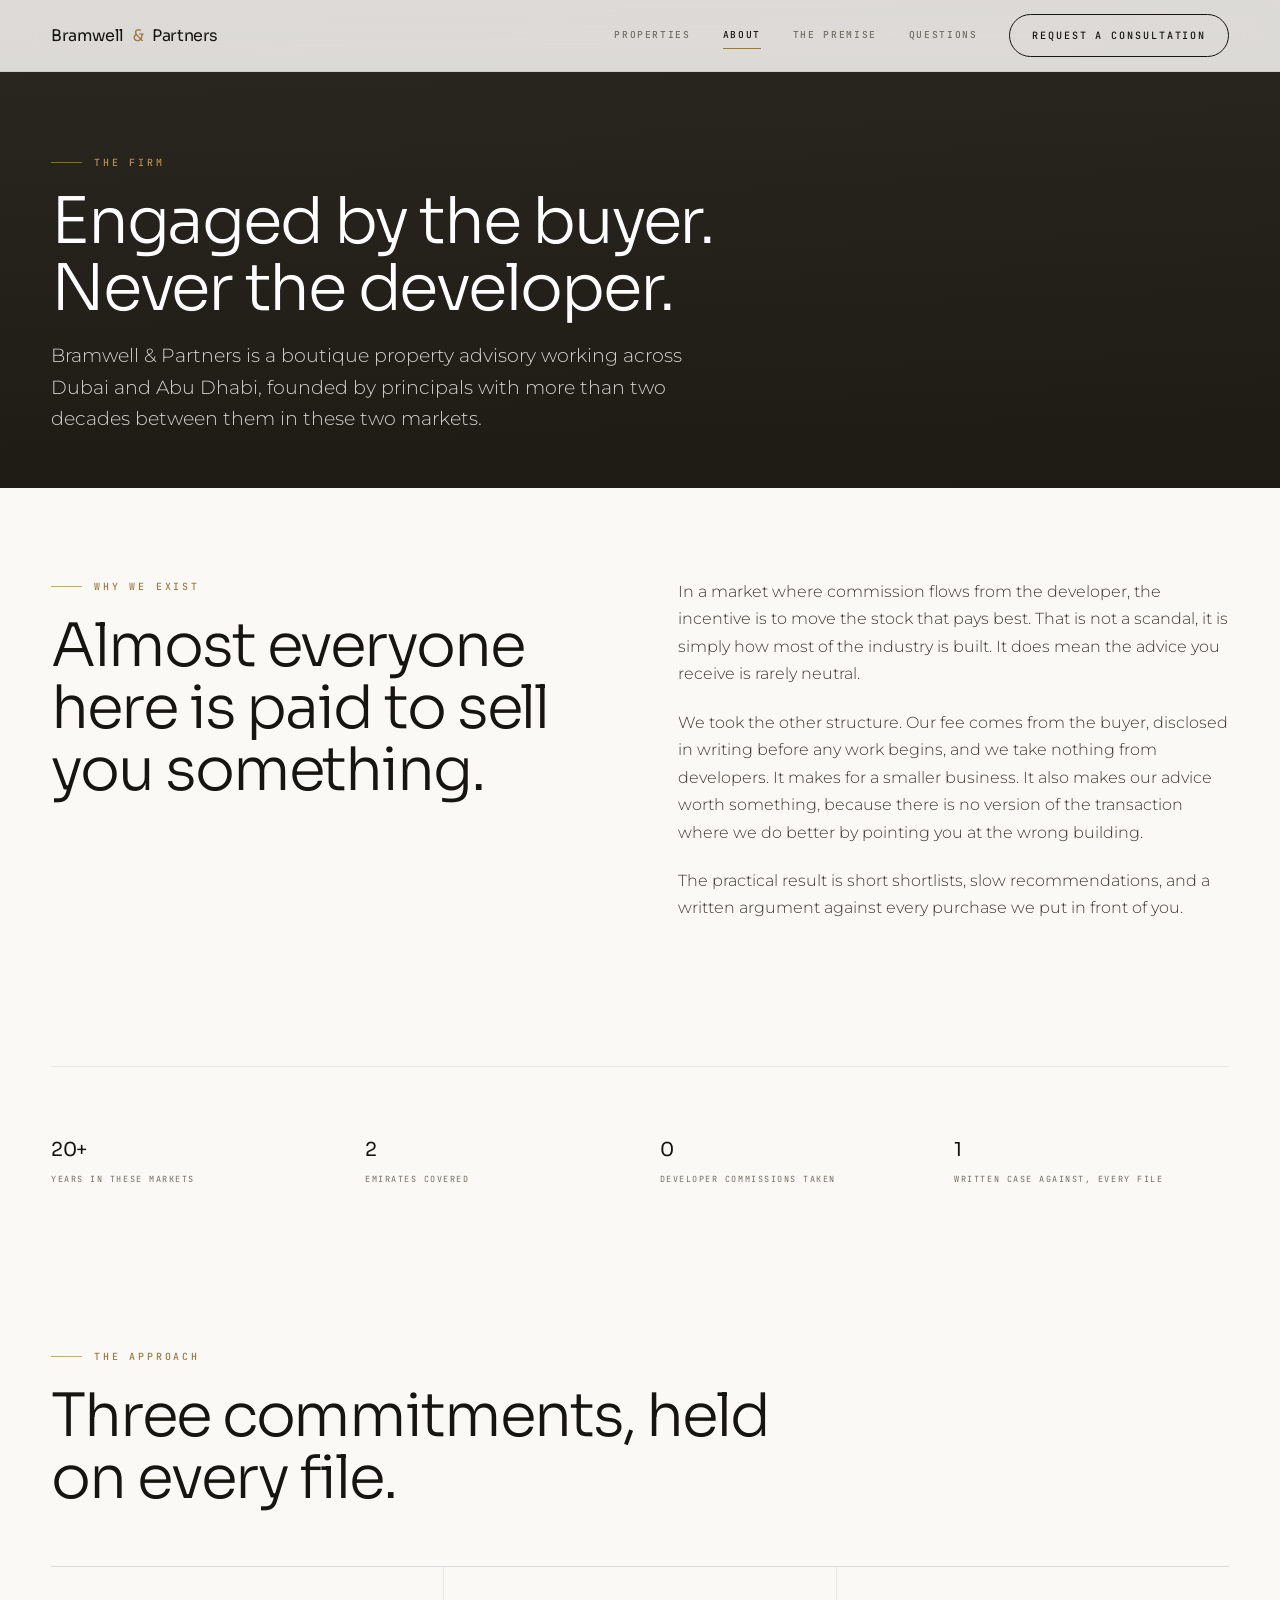
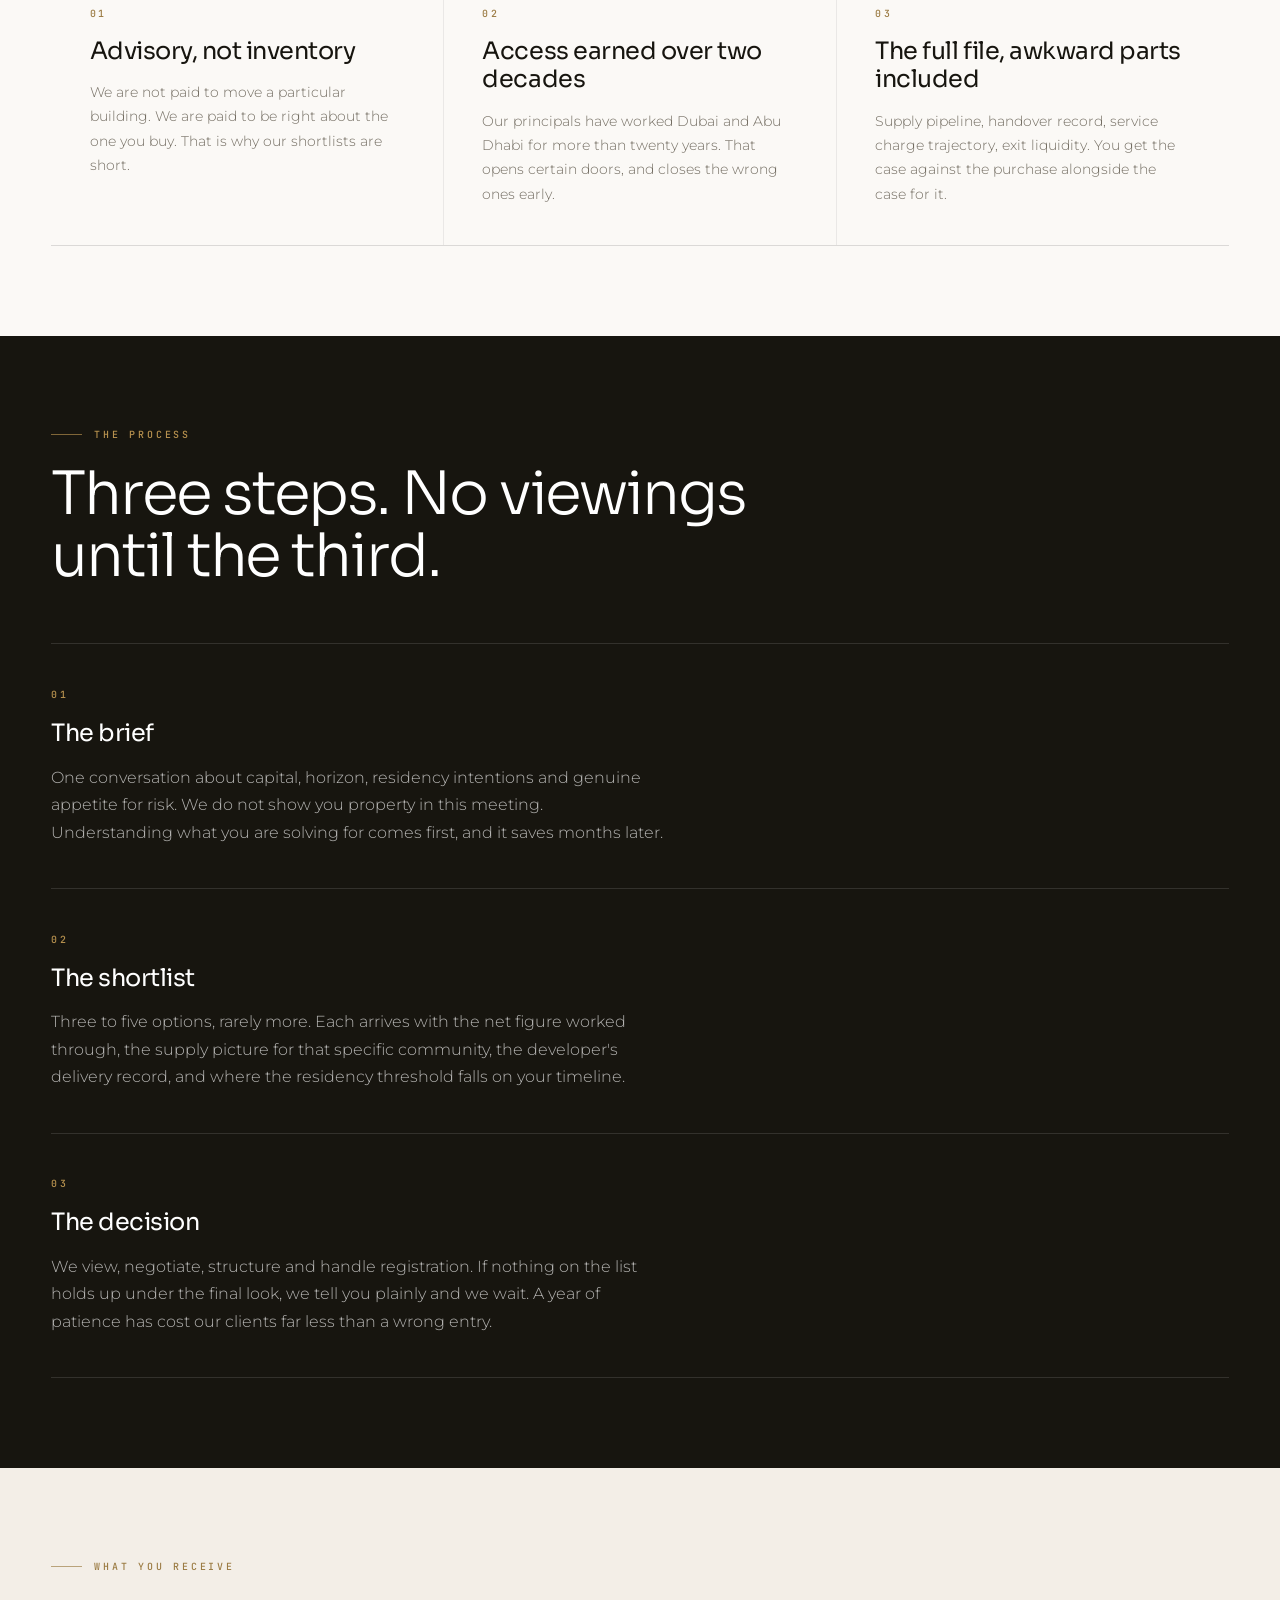
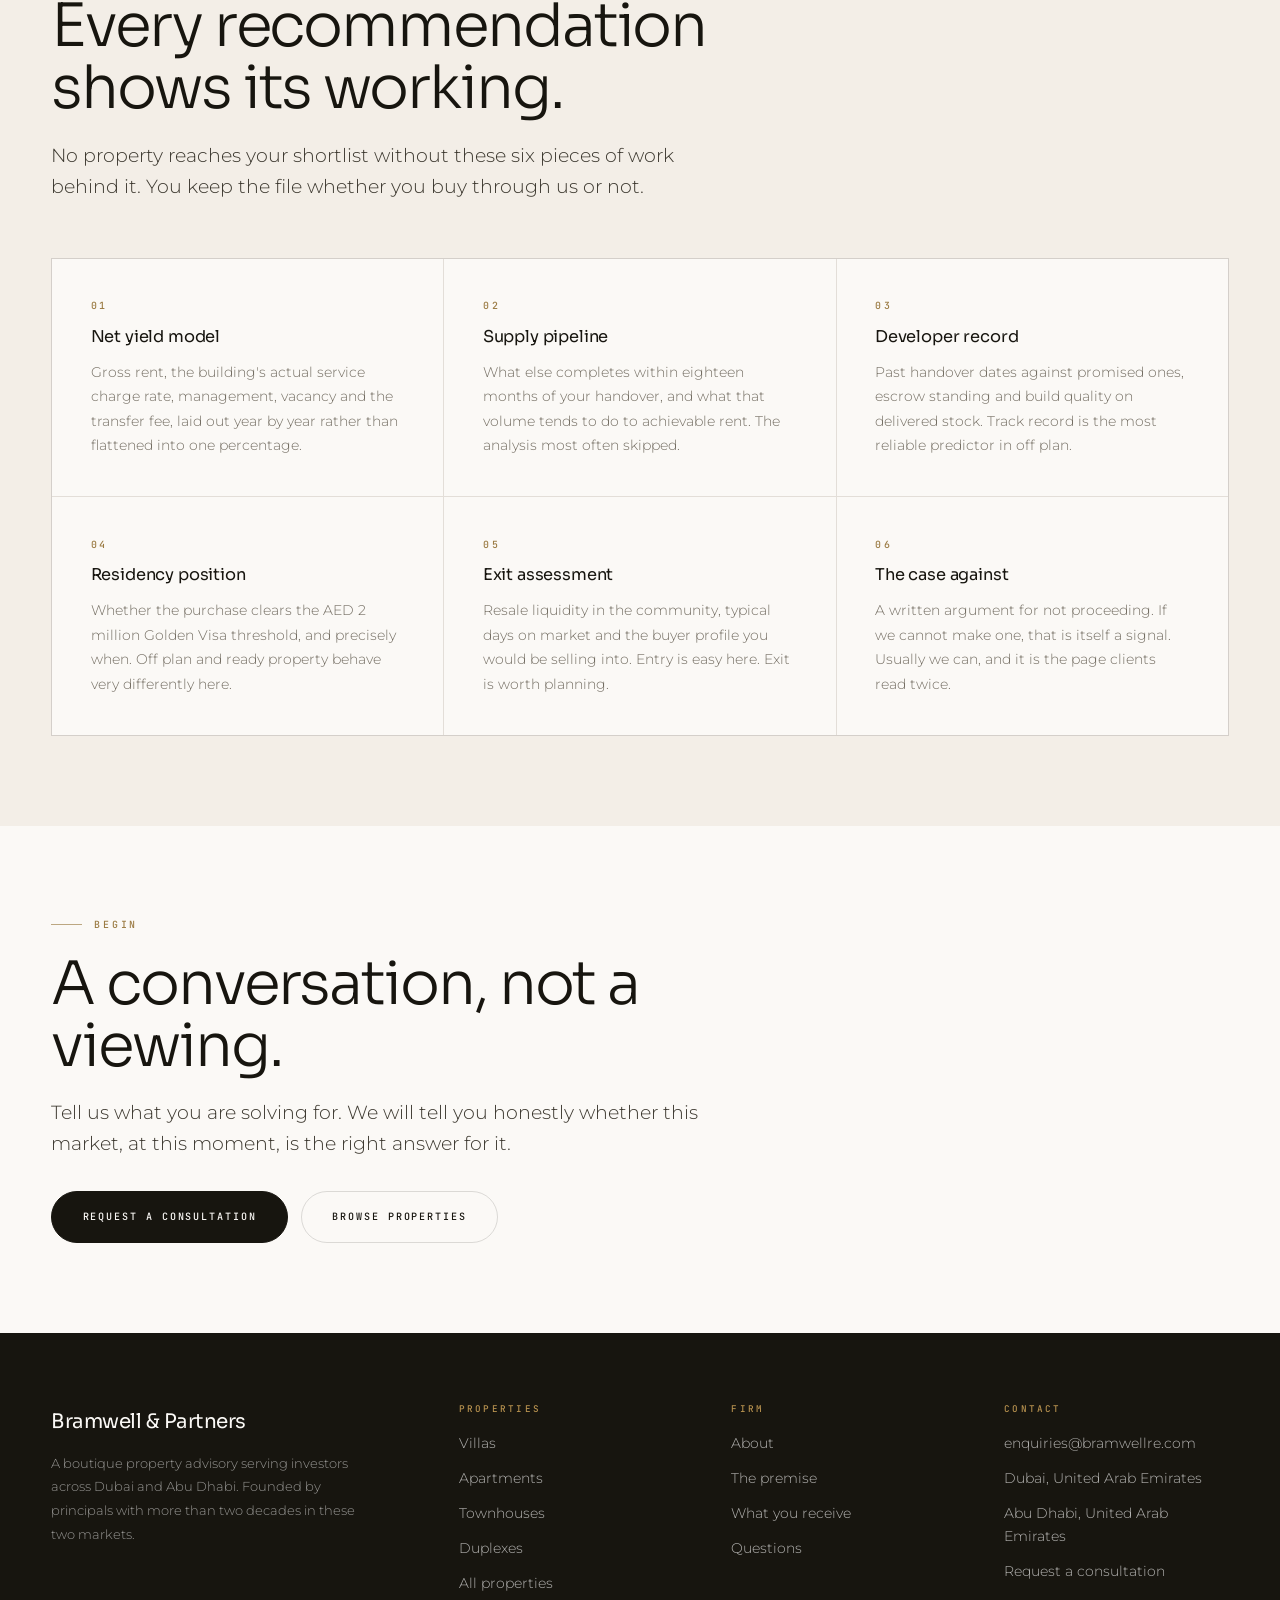
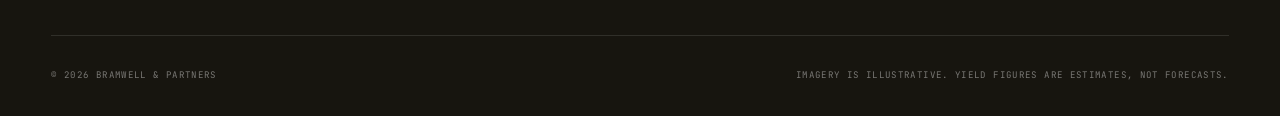
==== about.html @ b33c8f57 "Rebuild as a multi page site with real property listings Replaces the single dark page with a five p" ====
<!doctype html>
<html lang="en">
<head>
<meta charset="utf-8">
<meta name="viewport" content="width=device-width, initial-scale=1, viewport-fit=cover">
<title>About | Bramwell &amp; Partners, Property Advisory</title>
<meta name="description" content="A boutique property advisory in Dubai and Abu Dhabi. Engaged by the buyer, never the developer, with the full file behind every recommendation.">
<meta name="theme-color" content="#FBF9F6">
<meta property="og:type" content="website">
<meta property="og:title" content="About | Bramwell &amp; Partners">
<meta property="og:description" content="Engaged by the buyer, never the developer.">
<meta property="og:url" content="https://bramwellre.com/about.html">
<meta name="twitter:card" content="summary_large_image">
<link rel="preload" href="assets/fonts/sora-latin.woff2" as="font" type="font/woff2" crossorigin>
<link rel="preload" href="assets/fonts/montserrat-latin.woff2" as="font" type="font/woff2" crossorigin>
<link rel="stylesheet" href="assets/fonts.css">
<link rel="stylesheet" href="assets/site.css">
<link rel="preconnect" href="https://d8j0ntlcm91z4.cloudfront.net" crossorigin>
</head>
<body>

<header class="nav solid" id="nav">
  <a class="brand" href="index.html">Bramwell <i>&amp;</i> Partners</a>
  <nav class="nav-links" id="navLinks">
    <a href="properties.html">Properties</a>
    <a href="about.html">About</a>
    <a href="index.html#premise">The Premise</a>
    <a href="index.html#questions">Questions</a>
    <a class="btn" href="contact.html">Request a consultation</a>
  </nav>
  <button class="menu-btn" id="menuBtn" aria-label="Menu" aria-expanded="false" aria-controls="navLinks">
    <span></span><span></span><span></span>
  </button>
</header>

<section class="phead">
  <div class="ph" aria-hidden="true"><img id="pheadImg" alt="" decoding="async" src=""></div>
  <div class="wrap">
    <p class="mono eyebrow">The firm</p>
    <h1>Engaged by the buyer. Never the developer.</h1>
    <p class="lede">Bramwell &amp; Partners is a boutique property advisory working across Dubai and Abu Dhabi, founded by principals with more than two decades between them in these two markets.</p>
  </div>
</section>

<!-- ============================== STORY ============================== -->
<section class="pad">
  <div class="wrap split">
    <div>
      <div class="head">
        <p class="mono eyebrow rv">Why we exist</p>
        <h2 class="rv d1">Almost everyone here is paid to sell you something.</h2>
      </div>
    </div>
    <div class="rv d2" style="display:grid;gap:1.3rem;max-width:56ch">
      <p style="color:var(--ink-2)">In a market where commission flows from the developer, the incentive is to move the stock that pays best. That is not a scandal, it is simply how most of the industry is built. It does mean the advice you receive is rarely neutral.</p>
      <p style="color:var(--ink-2)">We took the other structure. Our fee comes from the buyer, disclosed in writing before any work begins, and we take nothing from developers. It makes for a smaller business. It also makes our advice worth something, because there is no version of the transaction where we do better by pointing you at the wrong building.</p>
      <p style="color:var(--ink-2)">The practical result is short shortlists, slow recommendations, and a written argument against every purchase we put in front of you.</p>
    </div>
  </div>
</section>

<!-- ============================== NUMBERS ============================== -->
<section class="pad-s">
  <div class="wrap">
    <hr class="rule">
    <div class="specs" style="border:0;margin-top:clamp(2rem,4vw,3rem);background:transparent">
      <div class="rv" style="padding-left:0"><b>20+</b><small>Years in these markets</small></div>
      <div class="rv d1"><b>2</b><small>Emirates covered</small></div>
      <div class="rv d2"><b>0</b><small>Developer commissions taken</small></div>
      <div class="rv d3"><b>1</b><small>Written case against, every file</small></div>
    </div>
  </div>
</section>

<!-- ============================== APPROACH ============================== -->
<section class="pad">
  <div class="wrap">
    <div class="head">
      <p class="mono eyebrow rv">The approach</p>
      <h2 class="rv d1">Three commitments, held on every file.</h2>
    </div>
    <div class="cards3">
      <article class="cell rv d1">
        <span class="mono">01</span>
        <h3>Advisory, not inventory</h3>
        <p>We are not paid to move a particular building. We are paid to be right about the one you buy. That is why our shortlists are short.</p>
      </article>
      <article class="cell rv d2">
        <span class="mono">02</span>
        <h3>Access earned over two decades</h3>
        <p>Our principals have worked Dubai and Abu Dhabi for more than twenty years. That opens certain doors, and closes the wrong ones early.</p>
      </article>
      <article class="cell rv d3">
        <span class="mono">03</span>
        <h3>The full file, awkward parts included</h3>
        <p>Supply pipeline, handover record, service charge trajectory, exit liquidity. You get the case against the purchase alongside the case for it.</p>
      </article>
    </div>
  </div>
</section>

<!-- ============================== PROCESS ============================== -->
<section class="dark pad">
  <div class="wrap">
    <div class="head">
      <p class="mono eyebrow rv">The process</p>
      <h2 class="rv d1">Three steps. No viewings until the third.</h2>
    </div>
    <div style="margin-top:clamp(2.2rem,5vw,3.5rem)">
      <article class="rv" style="display:grid;gap:1rem 3rem;padding-block:clamp(1.8rem,4vw,2.6rem);border-top:1px solid rgba(255,255,255,.12);grid-template-columns:1fr">
        <span class="mono" style="color:var(--brass-hi)">01</span>
        <h3 style="color:#fff">The brief</h3>
        <p style="color:rgba(255,255,255,.68);max-width:56ch">One conversation about capital, horizon, residency intentions and genuine appetite for risk. We do not show you property in this meeting. Understanding what you are solving for comes first, and it saves months later.</p>
      </article>
      <article class="rv d1" style="display:grid;gap:1rem 3rem;padding-block:clamp(1.8rem,4vw,2.6rem);border-top:1px solid rgba(255,255,255,.12);grid-template-columns:1fr">
        <span class="mono" style="color:var(--brass-hi)">02</span>
        <h3 style="color:#fff">The shortlist</h3>
        <p style="color:rgba(255,255,255,.68);max-width:56ch">Three to five options, rarely more. Each arrives with the net figure worked through, the supply picture for that specific community, the developer's delivery record, and where the residency threshold falls on your timeline.</p>
      </article>
      <article class="rv d2" style="display:grid;gap:1rem 3rem;padding-block:clamp(1.8rem,4vw,2.6rem);border-block:1px solid rgba(255,255,255,.12);grid-template-columns:1fr">
        <span class="mono" style="color:var(--brass-hi)">03</span>
        <h3 style="color:#fff">The decision</h3>
        <p style="color:rgba(255,255,255,.68);max-width:56ch">We view, negotiate, structure and handle registration. If nothing on the list holds up under the final look, we tell you plainly and we wait. A year of patience has cost our clients far less than a wrong entry.</p>
      </article>
    </div>
  </div>
</section>

<!-- ============================== THE FILE ============================== -->
<section class="pad" style="background:var(--paper-2)">
  <div class="wrap">
    <div class="head">
      <p class="mono eyebrow rv">What you receive</p>
      <h2 class="rv d1">Every recommendation shows its working.</h2>
      <p class="lede rv d2">No property reaches your shortlist without these six pieces of work behind it. You keep the file whether you buy through us or not.</p>
    </div>
    <div class="cards3 six">
      <article class="cell rv"><span class="mono">01</span><h4>Net yield model</h4><p>Gross rent, the building's actual service charge rate, management, vacancy and the transfer fee, laid out year by year rather than flattened into one percentage.</p></article>
      <article class="cell rv d1"><span class="mono">02</span><h4>Supply pipeline</h4><p>What else completes within eighteen months of your handover, and what that volume tends to do to achievable rent. The analysis most often skipped.</p></article>
      <article class="cell rv d2"><span class="mono">03</span><h4>Developer record</h4><p>Past handover dates against promised ones, escrow standing and build quality on delivered stock. Track record is the most reliable predictor in off plan.</p></article>
      <article class="cell rv d3"><span class="mono">04</span><h4>Residency position</h4><p>Whether the purchase clears the AED 2 million Golden Visa threshold, and precisely when. Off plan and ready property behave very differently here.</p></article>
      <article class="cell rv d4"><span class="mono">05</span><h4>Exit assessment</h4><p>Resale liquidity in the community, typical days on market and the buyer profile you would be selling into. Entry is easy here. Exit is worth planning.</p></article>
      <article class="cell rv d5"><span class="mono">06</span><h4>The case against</h4><p>A written argument for not proceeding. If we cannot make one, that is itself a signal. Usually we can, and it is the page clients read twice.</p></article>
    </div>
  </div>
</section>

<!-- ============================== CTA ============================== -->
<section class="pad">
  <div class="wrap" style="display:grid;gap:2rem;justify-items:start">
    <div class="head">
      <p class="mono eyebrow rv">Begin</p>
      <h2 class="rv d1">A conversation, not a viewing.</h2>
      <p class="lede rv d2">Tell us what you are solving for. We will tell you honestly whether this market, at this moment, is the right answer for it.</p>
    </div>
    <div class="rv d3" style="display:flex;flex-wrap:wrap;gap:.8rem">
      <a class="btn btn-solid" href="contact.html">Request a consultation</a>
      <a class="btn btn-ghost" href="properties.html">Browse properties</a>
    </div>
  </div>
</section>

<footer>
  <div class="wrap">
    <div class="f-top">
      <div class="f-brand">
        <b>Bramwell &amp; Partners</b>
        <p>A boutique property advisory serving investors across Dubai and Abu Dhabi. Founded by principals with more than two decades in these two markets.</p>
      </div>
      <div class="f-col"><h4>Properties</h4><ul>
        <li><a href="properties.html?type=Villa">Villas</a></li>
        <li><a href="properties.html?type=Apartment">Apartments</a></li>
        <li><a href="properties.html?type=Townhouse">Townhouses</a></li>
        <li><a href="properties.html?type=Duplex">Duplexes</a></li>
        <li><a href="properties.html">All properties</a></li>
      </ul></div>
      <div class="f-col"><h4>Firm</h4><ul>
        <li><a href="about.html">About</a></li>
        <li><a href="index.html#premise">The premise</a></li>
        <li><a href="index.html#file">What you receive</a></li>
        <li><a href="index.html#questions">Questions</a></li>
      </ul></div>
      <div class="f-col"><h4>Contact</h4><ul>
        <li><a href="mailto:enquiries@bramwellre.com">enquiries@bramwellre.com</a></li>
        <li>Dubai, United Arab Emirates</li>
        <li>Abu Dhabi, United Arab Emirates</li>
        <li><a href="contact.html">Request a consultation</a></li>
      </ul></div>
    </div>
    <div class="f-bot">
      <span>&copy; <span data-year>2026</span> Bramwell &amp; Partners</span>
      <span>Imagery is illustrative. Yield figures are estimates, not forecasts.</span>
    </div>
  </div>
</footer>

<script src="assets/data.js"></script>
<script>
  (function(){
    var i = document.getElementById("pheadImg");
    if(i && window.BRAMWELL_SITE) i.src = window.BRAMWELL_MEDIA + window.BRAMWELL_SITE.livingWide;
  })();
</script>
<script src="assets/site.js"></script>
</body>
</html>
---- assets/fonts.css ----
@font-face{font-family:'JetBrains Mono';font-style:normal;font-weight:400 500;font-display:swap;src:url('fonts/jetbrains-mono-latin-ext.woff2') format('woff2');unicode-range:U+0100-02BA, U+02BD-02C5, U+02C7-02CC, U+02CE-02D7, U+02DD-02FF, U+0304, U+0308, U+0329, U+1D00-1DBF, U+1E00-1E9F, U+1EF2-1EFF, U+2020, U+20A0-20AB, U+20AD-20C0, U+2113, U+2C60-2C7F, U+A720-A7FF;}
@font-face{font-family:'JetBrains Mono';font-style:normal;font-weight:400 500;font-display:swap;src:url('fonts/jetbrains-mono-latin.woff2') format('woff2');unicode-range:U+0000-00FF, U+0131, U+0152-0153, U+02BB-02BC, U+02C6, U+02DA, U+02DC, U+0304, U+0308, U+0329, U+2000-206F, U+20AC, U+2122, U+2191, U+2193, U+2212, U+2215, U+FEFF, U+FFFD;}
@font-face{font-family:'Montserrat';font-style:normal;font-weight:300 600;font-display:swap;src:url('fonts/montserrat-latin-ext.woff2') format('woff2');unicode-range:U+0100-02BA, U+02BD-02C5, U+02C7-02CC, U+02CE-02D7, U+02DD-02FF, U+0304, U+0308, U+0329, U+1D00-1DBF, U+1E00-1E9F, U+1EF2-1EFF, U+2020, U+20A0-20AB, U+20AD-20C0, U+2113, U+2C60-2C7F, U+A720-A7FF;}
@font-face{font-family:'Montserrat';font-style:normal;font-weight:300 600;font-display:swap;src:url('fonts/montserrat-latin.woff2') format('woff2');unicode-range:U+0000-00FF, U+0131, U+0152-0153, U+02BB-02BC, U+02C6, U+02DA, U+02DC, U+0304, U+0308, U+0329, U+2000-206F, U+20AC, U+2122, U+2191, U+2193, U+2212, U+2215, U+FEFF, U+FFFD;}
@font-face{font-family:'Sora';font-style:normal;font-weight:200 700;font-display:swap;src:url('fonts/sora-latin-ext.woff2') format('woff2');unicode-range:U+0100-02BA, U+02BD-02C5, U+02C7-02CC, U+02CE-02D7, U+02DD-02FF, U+0304, U+0308, U+0329, U+1D00-1DBF, U+1E00-1E9F, U+1EF2-1EFF, U+2020, U+20A0-20AB, U+20AD-20C0, U+2113, U+2C60-2C7F, U+A720-A7FF;}
@font-face{font-family:'Sora';font-style:normal;font-weight:200 700;font-display:swap;src:url('fonts/sora-latin.woff2') format('woff2');unicode-range:U+0000-00FF, U+0131, U+0152-0153, U+02BB-02BC, U+02C6, U+02DA, U+02DC, U+0304, U+0308, U+0329, U+2000-206F, U+20AC, U+2122, U+2191, U+2193, U+2212, U+2215, U+FEFF, U+FFFD;}
---- assets/site.css ----
/* ================================================================
   BRAMWELL & PARTNERS
   Light, warm, image forward. The property photography carries the
   page; type and rules stay quiet and precise around it.
   ================================================================ */
:root{
  --paper:#FBF9F6;
  --paper-2:#F3EEE7;
  --paper-3:#E9E2D8;
  --ink:#17150F;
  --ink-2:#3C382F;
  --muted:#736D62;
  --muted-2:#9C958A;
  --line:rgba(23,21,15,.14);
  --line-2:rgba(23,21,15,.07);
  --brass:#9B7B43;
  --brass-hi:#B8924F;
  --deep:#17150F;

  --display:"Sora",-apple-system,BlinkMacSystemFont,"Segoe UI",sans-serif;
  --body:"Montserrat",-apple-system,BlinkMacSystemFont,"Segoe UI",sans-serif;
  --mono:"JetBrains Mono",ui-monospace,"SF Mono",Menlo,monospace;

  --ease:cubic-bezier(.16,.84,.32,1);
  --ease-soft:cubic-bezier(.4,0,.2,1);
  --gut:clamp(1.15rem,4vw,4.5rem);
  --maxw:1440px;
  --nav-h:4.5rem;
}

*,*::before,*::after{box-sizing:border-box}
html{-webkit-text-size-adjust:100%;scroll-behavior:smooth}
body{
  margin:0;background:var(--paper);color:var(--ink);
  font-family:var(--body);font-weight:300;
  font-size:clamp(.92rem,.88rem + .2vw,1rem);line-height:1.72;
  -webkit-font-smoothing:antialiased;-moz-osx-font-smoothing:grayscale;
  overflow-x:hidden;
}
img{max-width:100%;display:block}
a{color:inherit;text-decoration:none}
button,input,select,textarea{font:inherit;color:inherit}
::selection{background:var(--brass);color:#fff}

h1,h2,h3,h4{font-family:var(--display);font-weight:300;margin:0;letter-spacing:-.035em;line-height:1.04}
h1{font-size:clamp(2.5rem,1.2rem + 5.4vw,6rem)}
h2{font-size:clamp(1.9rem,1.1rem + 3.3vw,4rem)}
h3{font-size:clamp(1.15rem,1rem + .7vw,1.5rem);line-height:1.2;letter-spacing:-.02em;font-weight:400}
h4{font-size:1.02rem;font-weight:400;letter-spacing:-.01em}
p{margin:0}

.mono{font-family:var(--mono);font-size:.62rem;font-weight:500;letter-spacing:.28em;text-transform:uppercase}
.eyebrow{color:var(--brass);display:inline-flex;align-items:center;gap:.8rem}
.eyebrow::before{content:"";width:1.9rem;height:1px;background:currentColor;opacity:.65}
.lede{font-size:clamp(.98rem,.92rem + .4vw,1.2rem);line-height:1.62;color:var(--ink-2);font-weight:300;text-wrap:pretty}
.muted{color:var(--muted)}
.wrap{max-width:var(--maxw);margin-inline:auto;padding-inline:var(--gut)}
.pad{padding-block:clamp(4rem,10vh,8rem)}
.pad-s{padding-block:clamp(2.75rem,6vh,4.5rem)}
section{position:relative}
[id]{scroll-margin-top:calc(var(--nav-h) + 1rem)}
.rule{height:1px;background:var(--line-2);border:0;margin:0}

/* the measure belongs on the heading itself, where a ch unit resolves
   against the display size rather than the small body font */
.head{display:grid;gap:1.25rem;max-width:min(48rem,94vw)}
.head h2{max-width:19ch}
.head .lede{max-width:52ch}

/* ---------- buttons ---------- */
.btn{
  display:inline-flex;align-items:center;justify-content:center;gap:.7rem;
  padding:1rem 1.9rem;border:1px solid var(--ink);border-radius:100px;
  font-family:var(--mono);font-size:.63rem;font-weight:500;letter-spacing:.19em;text-transform:uppercase;
  background:transparent;cursor:pointer;color:var(--ink);
  position:relative;overflow:hidden;isolation:isolate;
  transition:color .45s var(--ease-soft),border-color .45s,transform .35s var(--ease);
}
.btn::before{content:"";position:absolute;inset:0;z-index:-1;background:var(--ink);transform:translateY(101%);transition:transform .5s var(--ease)}
.btn:hover{color:var(--paper)}
.btn:hover::before{transform:translateY(0)}
.btn:active{transform:scale(.985)}
.btn-solid{background:var(--ink);color:var(--paper)}
.btn-solid::before{background:var(--brass)}
.btn-solid:hover{color:#fff;border-color:var(--brass)}
.btn-brass{background:var(--brass);border-color:var(--brass);color:#fff}
.btn-brass::before{background:var(--brass-hi)}
.btn-brass:hover{color:#fff;border-color:var(--brass-hi)}
.btn-ghost{border-color:var(--line)}
.btn-sm{padding:.72rem 1.35rem;font-size:.58rem}

/* ---------- nav ---------- */
.nav{
  position:fixed;inset:0 0 auto;z-index:200;height:var(--nav-h);
  display:flex;align-items:center;justify-content:space-between;gap:2rem;
  padding-inline:var(--gut);
  background:rgba(251,249,246,0);
  transition:background .5s var(--ease-soft),border-color .5s,box-shadow .5s;
  border-bottom:1px solid transparent;
}
.nav.scrolled,.nav.solid{
  background:rgba(251,249,246,.86);
  backdrop-filter:blur(18px) saturate(1.2);-webkit-backdrop-filter:blur(18px) saturate(1.2);
  border-bottom-color:var(--line-2);
}
.nav.on-dark:not(.scrolled){color:var(--paper)}
.nav.on-dark:not(.scrolled) .brand,.nav.on-dark:not(.scrolled) .nav-links a:not(.btn){color:var(--paper)}
.nav.on-dark:not(.scrolled) .btn{border-color:rgba(255,255,255,.4);color:var(--paper)}
.nav.on-dark:not(.scrolled) .btn::before{background:var(--paper)}
.nav.on-dark:not(.scrolled) .btn:hover{color:var(--ink);border-color:var(--paper)}
.nav.on-dark:not(.scrolled) .menu-btn span{background:var(--paper)}

.brand{display:flex;align-items:baseline;gap:.55rem;font-family:var(--display);font-weight:400;font-size:1rem;letter-spacing:-.025em;white-space:nowrap}
.brand i{font-style:normal;color:var(--brass)}
.nav-links{display:flex;align-items:center;gap:2rem}
.nav-links a:not(.btn){
  font-family:var(--mono);font-size:.6rem;font-weight:500;letter-spacing:.17em;text-transform:uppercase;
  color:var(--muted);position:relative;padding-block:.35rem;transition:color .35s;
}
.nav-links a:not(.btn)::after{content:"";position:absolute;left:0;bottom:0;width:100%;height:1px;background:var(--brass);transform:scaleX(0);transform-origin:right;transition:transform .45s var(--ease)}
.nav-links a:not(.btn):hover,.nav-links a.here{color:var(--ink)}
.nav-links a:not(.btn):hover::after,.nav-links a.here::after{transform:scaleX(1);transform-origin:left}
.nav .btn{padding:.75rem 1.35rem}
.menu-btn{display:none;background:none;border:0;cursor:pointer;width:44px;height:44px;padding:.5rem;position:relative;z-index:2}
.menu-btn span{display:block;width:21px;height:1px;background:var(--ink);margin:6px auto;transition:transform .45s var(--ease),opacity .3s}
.menu-btn[aria-expanded="true"] span:nth-child(1){transform:translateY(7px) rotate(45deg)}
.menu-btn[aria-expanded="true"] span:nth-child(2){opacity:0}
.menu-btn[aria-expanded="true"] span:nth-child(3){transform:translateY(-7px) rotate(-45deg)}

/* ---------- reveal ---------- */
.rv{opacity:0;transform:translateY(20px);transition:opacity .9s var(--ease),transform .9s var(--ease)}
.rv.in{opacity:1;transform:none}
.d1{transition-delay:.07s}.d2{transition-delay:.14s}.d3{transition-delay:.21s}
.d4{transition-delay:.28s}.d5{transition-delay:.35s}

/* two column split, stacks below the breakpoint */
.split{display:grid;gap:clamp(2.5rem,6vw,5rem)}
@media(min-width:960px){.split{grid-template-columns:1fr 1fr;align-items:start}}

/* ---------- media frames ---------- */
.ph{position:relative;overflow:hidden;background:var(--paper-3)}
/* every frame carries a warm gradient underneath, so a slow or failed
   image still leaves a composed block rather than a grey hole */
.ph::before{content:"";position:absolute;inset:0;background:linear-gradient(140deg,#E9E2D8,#DED4C6 55%,#D3C7B5)}
.ph img{position:relative;width:100%;height:100%;object-fit:cover;opacity:0;transition:opacity 1s var(--ease-soft),transform 1.1s var(--ease)}
.ph img.ready{opacity:1}
.ph.zoom img{transition:opacity 1s var(--ease-soft),transform 1.4s var(--ease)}
a:hover .ph.zoom img,.card-p:hover .ph.zoom img{transform:scale(1.045)}

/* ================================================================
   HERO (home and page headers)
   ================================================================ */
.hero{position:relative;min-height:min(92svh,880px);display:flex;align-items:flex-end;overflow:hidden;background:var(--deep)}
.hero .ph{position:absolute;inset:0}
.hero .ph img{height:100%}
.hero-scrim{position:absolute;inset:0;z-index:1;background:linear-gradient(180deg,rgba(23,21,15,.55) 0%,rgba(23,21,15,.12) 32%,rgba(23,21,15,.05) 50%,rgba(23,21,15,.66) 88%,rgba(23,21,15,.8) 100%)}
.hero-inner{position:relative;z-index:2;width:100%;color:#fff;padding-block:clamp(3rem,8vh,6rem) clamp(2.5rem,7vh,5rem)}
.hero h1{max-width:15ch;margin-top:1.4rem}
.hero h1 .w{display:block;overflow:hidden}
.hero h1 .w > span{display:block;transform:translateY(105%);transition:transform 1.05s var(--ease)}
.hero.in h1 .w > span{transform:none}
.hero .lede{color:rgba(255,255,255,.82);max-width:44ch}
.hero .eyebrow{color:var(--brass-hi)}
.hero-foot{display:flex;flex-wrap:wrap;align-items:flex-end;justify-content:space-between;gap:1.6rem;margin-top:clamp(1.5rem,3.5vw,2.4rem)}
.hero-cta{display:flex;flex-wrap:wrap;gap:.75rem}
.hero .btn{border-color:rgba(255,255,255,.45);color:#fff}
.hero .btn::before{background:#fff}
.hero .btn:hover{color:var(--ink);border-color:#fff}
.hero .btn-brass{background:var(--brass);border-color:var(--brass)}
.fade-up{opacity:0;transform:translateY(18px);transition:opacity .9s var(--ease) .3s,transform .9s var(--ease) .3s}
.hero.in .fade-up{opacity:1;transform:none}
.hero.in .u2{transition-delay:.42s}
.hero.in .u3{transition-delay:.54s}

/* page header, shorter than the home hero */
.phead{background:var(--deep);color:#fff;padding-block:calc(var(--nav-h) + clamp(3rem,8vh,5.5rem)) clamp(2.5rem,6vh,4rem);position:relative;overflow:hidden}
.phead .ph{position:absolute;inset:0;opacity:.34}
.phead::after{content:"";position:absolute;inset:0;background:linear-gradient(180deg,rgba(23,21,15,.72),rgba(23,21,15,.9))}
.phead .wrap{position:relative;z-index:2}
.phead h1{font-size:clamp(2.1rem,1.3rem + 3.4vw,4.2rem);max-width:18ch;margin-top:1.1rem}
.phead .lede{color:rgba(255,255,255,.8);max-width:52ch;margin-top:1.1rem}
.phead .eyebrow{color:var(--brass-hi)}

/* ================================================================
   PROPERTY CARDS
   ================================================================ */
.grid-p{display:grid;gap:clamp(1.5rem,2.6vw,2.4rem)}
@media(min-width:700px){.grid-p{grid-template-columns:repeat(2,1fr)}}
@media(min-width:1100px){.grid-p{grid-template-columns:repeat(3,1fr)}}

.card-p{display:block;position:relative;background:transparent}
.card-p .ph{aspect-ratio:4/3;border-radius:2px}
.card-p .tag{
  position:absolute;top:.85rem;left:.85rem;z-index:2;
  background:rgba(251,249,246,.94);color:var(--ink);
  padding:.42rem .75rem;border-radius:100px;
  font-family:var(--mono);font-size:.53rem;font-weight:500;letter-spacing:.16em;text-transform:uppercase;
}
.card-p .tag.off{background:var(--brass);color:#fff}
.card-p-body{padding-top:1.1rem;display:grid;gap:.5rem}
.card-p .loc{font-family:var(--mono);font-size:.57rem;font-weight:500;letter-spacing:.19em;text-transform:uppercase;color:var(--brass)}
.card-p h3{transition:color .35s}
.card-p:hover h3{color:var(--brass)}
.card-p .price{font-family:var(--display);font-weight:400;font-size:1.12rem;letter-spacing:-.02em;margin-top:.15rem}
.card-p .facts{display:flex;flex-wrap:wrap;gap:.5rem 1.1rem;color:var(--muted);font-size:.8rem;margin-top:.3rem}
.card-p .facts span{display:inline-flex;align-items:center;gap:.4rem}
.card-p .facts i{font-style:normal;color:var(--muted-2)}

/* ================================================================
   LISTINGS FILTER BAR
   ================================================================ */
.filters{
  position:sticky;top:var(--nav-h);z-index:100;
  background:rgba(251,249,246,.93);backdrop-filter:blur(16px);-webkit-backdrop-filter:blur(16px);
  border-bottom:1px solid var(--line-2);
}
.filters-in{display:flex;flex-wrap:wrap;align-items:center;gap:.65rem;padding-block:.9rem}
.chip{
  border:1px solid var(--line);background:transparent;border-radius:100px;
  padding:.55rem 1rem;cursor:pointer;
  font-family:var(--mono);font-size:.57rem;font-weight:500;letter-spacing:.15em;text-transform:uppercase;
  color:var(--muted);transition:color .3s,border-color .3s,background .3s;white-space:nowrap;
}
.chip:hover{color:var(--ink);border-color:var(--ink)}
.chip[aria-pressed="true"]{background:var(--ink);border-color:var(--ink);color:var(--paper)}
.fgroup{display:flex;gap:.5rem;flex-wrap:wrap;align-items:center}
.fsep{width:1px;height:22px;background:var(--line);margin-inline:.35rem}
.fspacer{flex:1;min-width:0}
.fsel{
  border:1px solid var(--line);background:transparent;border-radius:100px;
  padding:.55rem 2rem .55rem 1rem;cursor:pointer;
  font-family:var(--mono);font-size:.57rem;font-weight:500;letter-spacing:.14em;text-transform:uppercase;color:var(--muted);
  appearance:none;-webkit-appearance:none;
  background-image:url("data:image/svg+xml,%3Csvg xmlns='http://www.w3.org/2000/svg' width='9' height='6'%3E%3Cpath d='M1 1l3.5 3.5L8 1' fill='none' stroke='%23736D62' stroke-width='1.2'/%3E%3C/svg%3E");
  background-repeat:no-repeat;background-position:right .85rem center;
}
.fsel:focus-visible,.chip:focus-visible{outline:2px solid var(--brass);outline-offset:2px}
.fcount{font-family:var(--mono);font-size:.6rem;letter-spacing:.16em;text-transform:uppercase;color:var(--muted);white-space:nowrap}
.fcount b{color:var(--ink);font-weight:500}

.empty{padding-block:clamp(3rem,10vh,6rem);text-align:center;display:grid;gap:1.2rem;justify-items:center}
.empty h3{color:var(--ink)}
.empty p{color:var(--muted);max-width:38ch}

/* ================================================================
   PROPERTY DETAIL
   ================================================================ */
.pd-gallery{display:grid;gap:.5rem;margin-top:1.5rem}
.pd-gallery .ph{border-radius:2px;cursor:zoom-in;aspect-ratio:16/10}
@media(min-width:800px){
  .pd-gallery{grid-template-columns:2fr 1fr;grid-template-rows:1fr 1fr}
  /* the tall frame sets the height, the two stacked ones fill it exactly,
     so the column edges line up instead of leaving a gap */
  .pd-gallery .g0{grid-row:span 2;aspect-ratio:4/3}
  .pd-gallery .g1,.pd-gallery .g2{aspect-ratio:auto;height:100%;min-height:0}
}

.pd-top{display:flex;flex-wrap:wrap;gap:1.5rem;justify-content:space-between;align-items:flex-end}
.pd-price{font-family:var(--display);font-weight:300;font-size:clamp(1.6rem,1.1rem + 1.9vw,2.6rem);letter-spacing:-.03em;white-space:nowrap}
.pd-price small{display:block;font-family:var(--mono);font-size:.56rem;letter-spacing:.2em;text-transform:uppercase;color:var(--muted);margin-top:.5rem}

.specs{display:grid;grid-template-columns:repeat(2,1fr);gap:1px;background:var(--line-2);border:1px solid var(--line-2);margin-top:2rem}
@media(min-width:620px){.specs{grid-template-columns:repeat(4,1fr)}}
.specs div{background:var(--paper);padding:1.1rem 1.2rem}
.specs b{display:block;font-family:var(--display);font-weight:400;font-size:1.2rem;letter-spacing:-.02em}
.specs small{display:block;margin-top:.4rem;font-family:var(--mono);font-size:.53rem;letter-spacing:.18em;text-transform:uppercase;color:var(--muted)}

.pd-body{display:grid;gap:clamp(2.5rem,5vw,4rem);margin-top:clamp(2.5rem,6vw,4rem)}
@media(min-width:960px){.pd-body{grid-template-columns:1.55fr 1fr;align-items:start}}
.pd-prose{display:grid;gap:1.3rem;max-width:60ch}
.pd-prose p{color:var(--ink-2)}
.hl{list-style:none;margin:1rem 0 0;padding:0;display:grid;gap:.85rem}
.hl li{display:flex;gap:.85rem;align-items:flex-start;color:var(--ink-2);font-size:.93rem}
.hl li::before{content:"";flex:none;width:5px;height:5px;border-radius:50%;background:var(--brass);margin-top:.6rem}

.aside{position:sticky;top:calc(var(--nav-h) + 1.5rem);display:grid;gap:1.5rem;border:1px solid var(--line);padding:clamp(1.35rem,2.6vw,1.9rem);border-radius:2px;background:var(--paper-2)}
.aside h4{letter-spacing:-.02em}
.aside .rows{display:grid;gap:.7rem}
.aside .row{display:flex;justify-content:space-between;gap:1rem;font-size:.86rem;padding-block:.55rem;border-bottom:1px solid var(--line-2)}
.aside .row:last-child{border-bottom:0}
.aside .row span{color:var(--muted)}
.aside .row b{font-weight:500}

/* lightbox */
.lb{position:fixed;inset:0;z-index:500;background:rgba(23,21,15,.94);display:none;align-items:center;justify-content:center;padding:clamp(1rem,4vw,3rem)}
.lb.on{display:flex}
.lb img{max-width:100%;max-height:100%;object-fit:contain}
.lb-close{position:absolute;top:1.2rem;right:1.2rem;width:44px;height:44px;border:1px solid rgba(255,255,255,.3);background:none;border-radius:50%;cursor:pointer;color:#fff;font-size:1.1rem;line-height:1}
.lb-nav{position:absolute;top:50%;transform:translateY(-50%);width:48px;height:48px;border:1px solid rgba(255,255,255,.3);background:rgba(23,21,15,.4);border-radius:50%;cursor:pointer;color:#fff;font-size:1.2rem;line-height:1}
.lb-prev{left:clamp(.6rem,2vw,1.5rem)}
.lb-next{right:clamp(.6rem,2vw,1.5rem)}
.lb-count{position:absolute;bottom:1.3rem;left:50%;transform:translateX(-50%);color:rgba(255,255,255,.75);font-family:var(--mono);font-size:.6rem;letter-spacing:.2em}

/* ================================================================
   DARK BAND (punctuation between light sections)
   ================================================================ */
.dark{background:var(--deep);color:var(--paper)}
.dark .lede,.dark p{color:rgba(255,255,255,.72)}
.dark h2,.dark h3,.dark b{color:#fff}
.dark .eyebrow{color:var(--brass-hi)}
.dark .btn{border-color:rgba(255,255,255,.42);color:#fff}
.dark .btn::before{background:#fff}
.dark .btn:hover{color:var(--ink)}
.dark .btn-brass{background:var(--brass);border-color:var(--brass)}

/* calculator */
.calc{border:1px solid rgba(255,255,255,.15);padding:clamp(1.5rem,3.2vw,2.4rem);border-radius:2px;background:rgba(255,255,255,.03)}
.calc h3{margin-bottom:.5rem}
.calc-hint{color:rgba(255,255,255,.6);font-size:.83rem;margin-bottom:1.8rem;max-width:40ch}
.srow{display:flex;align-items:baseline;justify-content:space-between;gap:1rem;margin-bottom:.75rem}
.srow label{color:rgba(255,255,255,.55)}
.srow output{font-family:var(--display);font-weight:300;letter-spacing:-.03em;font-size:clamp(1.3rem,1rem + 1.1vw,1.9rem);color:var(--brass-hi);line-height:1;white-space:nowrap}
input[type=range]{-webkit-appearance:none;appearance:none;width:100%;height:24px;background:transparent;cursor:grab;margin:0;display:block}
input[type=range]:active{cursor:grabbing}
input[type=range]::-webkit-slider-runnable-track{height:1px;background:rgba(255,255,255,.22)}
input[type=range]::-moz-range-track{height:1px;background:rgba(255,255,255,.22)}
input[type=range]::-webkit-slider-thumb{-webkit-appearance:none;appearance:none;width:14px;height:14px;border-radius:50%;background:var(--brass-hi);margin-top:-6.5px;border:0;transition:box-shadow .35s,transform .35s var(--ease)}
input[type=range]:hover::-webkit-slider-thumb,input[type=range]:focus-visible::-webkit-slider-thumb{box-shadow:0 0 0 8px rgba(184,146,79,.16);transform:scale(1.15)}
input[type=range]::-moz-range-thumb{width:14px;height:14px;border-radius:50%;background:var(--brass-hi);border:0}
input[type=range]:focus-visible{outline:none}
.cout{display:grid;grid-template-columns:1fr 1fr;gap:1px;margin-top:2rem;background:rgba(255,255,255,.15);border:1px solid rgba(255,255,255,.15)}
.cout div{background:#1C1A14;padding:1.2rem 1.3rem}
.cout b{display:block;font-family:var(--display);font-weight:300;letter-spacing:-.03em;font-size:clamp(1.2rem,.95rem + 1vw,1.7rem);line-height:1.05;white-space:nowrap}
.cout .a b{color:rgba(255,255,255,.62)}
.cout .b b{color:var(--brass-hi)}
.cout small{display:block;margin-top:.6rem;font-family:var(--mono);font-size:.53rem;letter-spacing:.18em;text-transform:uppercase;color:rgba(255,255,255,.45)}
.cnote{margin-top:1.3rem;padding-top:1.3rem;border-top:1px solid rgba(255,255,255,.14);font-size:.77rem;color:rgba(255,255,255,.55);line-height:1.7}
.cnote strong{color:rgba(255,255,255,.85);font-weight:500}

/* ================================================================
   GENERIC BLOCKS
   ================================================================ */
.cards3{display:grid;gap:1px;background:var(--line-2);border-block:1px solid var(--line-2);margin-top:clamp(2.2rem,5vw,3.5rem)}
@media(min-width:880px){.cards3{grid-template-columns:repeat(3,1fr)}}
.cards3.six{margin-top:clamp(2.2rem,5vw,3.5rem);border:1px solid var(--line-2)}
@media(min-width:700px){.cards3.six{grid-template-columns:repeat(2,1fr)}}
@media(min-width:1100px){.cards3.six{grid-template-columns:repeat(3,1fr)}}
.cell{background:var(--paper);padding:clamp(1.6rem,3vw,2.4rem);display:grid;gap:.9rem;align-content:start;position:relative;overflow:hidden;transition:background .5s var(--ease-soft)}
.cell::after{content:"";position:absolute;left:0;top:0;height:1px;width:100%;background:linear-gradient(90deg,var(--brass),transparent);transform:scaleX(0);transform-origin:left;transition:transform .8s var(--ease)}
.cell:hover{background:var(--paper-2)}
.cell:hover::after{transform:scaleX(1)}
.cell .mono{color:var(--brass)}
.cell p{color:var(--muted);font-size:.89rem}
.dark .cell{background:#1C1A14}
.dark .cell:hover{background:#232019}

.mk-grid{display:grid;gap:clamp(2.2rem,5vw,4rem);margin-top:clamp(2.2rem,5vw,3.5rem)}
@media(min-width:820px){.mk-grid{grid-template-columns:1fr 1fr}}
.mk .mono{color:var(--brass);display:block;margin:.4rem 0 1.4rem}
.mk ul{list-style:none;margin:0;padding:0}
.mk li{padding-block:.9rem;border-top:1px solid var(--line-2);display:flex;align-items:center;justify-content:space-between;gap:1rem;font-size:.92rem;transition:padding-left .45s var(--ease),border-color .4s}
.mk li:last-child{border-bottom:1px solid var(--line-2)}
.mk li:hover{padding-left:.7rem;border-color:var(--brass)}
.mk li span{font-family:var(--mono);font-size:.55rem;letter-spacing:.15em;text-transform:uppercase;color:var(--muted-2);white-space:nowrap}

/* faq */
.qs{margin-top:clamp(2.2rem,5vw,3.5rem);max-width:960px}
.q{border-top:1px solid var(--line-2)}
.q:last-child{border-bottom:1px solid var(--line-2)}
.q button{width:100%;background:none;border:0;cursor:pointer;text-align:left;padding:clamp(1.2rem,2.6vw,1.6rem) 3rem clamp(1.2rem,2.6vw,1.6rem) 0;font-family:var(--display);font-weight:300;letter-spacing:-.025em;line-height:1.3;font-size:clamp(1rem,.9rem + .5vw,1.32rem);color:var(--ink);position:relative;transition:color .4s}
.q button:hover{color:var(--brass)}
.q button::before,.q button::after{content:"";position:absolute;right:.5rem;top:50%;background:var(--brass);transition:transform .5s var(--ease),opacity .4s}
.q button::before{width:12px;height:1px;transform:translateY(-50%)}
.q button::after{width:1px;height:12px;right:1.05rem;transform:translateY(-50%)}
.q[data-open="true"] button::after{transform:translateY(-50%) rotate(90deg);opacity:0}
.qb{overflow:hidden;height:0;transition:height .55s var(--ease)}
.qb div{padding:0 3rem 1.7rem 0;color:var(--ink-2);font-size:.9rem;line-height:1.8;max-width:70ch}

/* ---------- forms ---------- */
form{display:grid;gap:1.3rem}
.f2{display:grid;gap:1.3rem}
@media(min-width:560px){.f2{grid-template-columns:1fr 1fr}}
.field{display:grid;gap:.5rem}
.field label{color:var(--muted)}
.field input,.field select,.field textarea{
  width:100%;background:transparent;border:0;border-bottom:1px solid var(--line);
  padding:.75rem 0;font-size:.95rem;font-weight:300;border-radius:0;transition:border-color .4s var(--ease-soft);
}
.field select{appearance:none;-webkit-appearance:none;cursor:pointer;
  background-image:url("data:image/svg+xml,%3Csvg xmlns='http://www.w3.org/2000/svg' width='10' height='7'%3E%3Cpath d='M1 1l4 4 4-4' fill='none' stroke='%23736D62' stroke-width='1.2'/%3E%3C/svg%3E");
  background-repeat:no-repeat;background-position:right .2rem center}
.field textarea{resize:vertical;min-height:96px;line-height:1.7}
.field input:focus,.field select:focus,.field textarea:focus{outline:none;border-bottom-color:var(--brass)}
.field input::placeholder,.field textarea::placeholder{color:var(--muted-2)}
.dark .field input,.dark .field select,.dark .field textarea{border-bottom-color:rgba(255,255,255,.25);color:#fff}
.dark .field label{color:rgba(255,255,255,.55)}
.dark .field input::placeholder,.dark .field textarea::placeholder{color:rgba(255,255,255,.35)}
.dark .field select option{background:#1C1A14;color:#fff}
.ffoot{display:flex;flex-wrap:wrap;align-items:center;gap:1.1rem;margin-top:.4rem}
.privacy{font-size:.73rem;color:var(--muted);max-width:32ch;line-height:1.6}
.dark .privacy{color:rgba(255,255,255,.5)}
.sent{display:none;border:1px solid var(--brass);background:rgba(155,123,67,.07);padding:clamp(1.5rem,3.5vw,2.2rem)}
.sent b{display:block;font-family:var(--display);font-weight:300;font-size:1.4rem;letter-spacing:-.025em;margin-bottom:.6rem}
.sent p{color:var(--ink-2);font-size:.9rem}
.dark .sent p{color:rgba(255,255,255,.7)}
.is-sent form{display:none}
.is-sent .sent{display:block}

/* ---------- footer ---------- */
footer{background:var(--deep);color:var(--paper);padding-block:clamp(3.2rem,7vw,4.5rem) 2rem}
.f-top{display:grid;gap:2.2rem;padding-bottom:2.5rem;border-bottom:1px solid rgba(255,255,255,.11)}
@media(min-width:820px){.f-top{grid-template-columns:1.6fr 1fr 1fr 1fr;gap:3rem}}
.f-brand b{font-family:var(--display);font-weight:400;font-size:1.25rem;letter-spacing:-.025em;display:block;margin-bottom:.8rem}
.f-brand p{color:rgba(255,255,255,.55);font-size:.84rem;max-width:34ch;line-height:1.75}
.f-col h4{color:var(--brass-hi);margin:0 0 1.1rem;font-family:var(--mono);font-size:.58rem;font-weight:500;letter-spacing:.24em;text-transform:uppercase}
.f-col ul{list-style:none;margin:0;padding:0;display:grid;gap:.72rem}
.f-col a,.f-col li{color:rgba(255,255,255,.68);font-size:.85rem;transition:color .35s}
.f-col a:hover{color:var(--brass-hi)}
.f-bot{display:flex;flex-wrap:wrap;gap:.8rem 2rem;justify-content:space-between;align-items:center;padding-top:2rem;color:rgba(255,255,255,.42);font-family:var(--mono);font-size:.57rem;letter-spacing:.15em;text-transform:uppercase}

/* ---------- responsive ---------- */
@media(max-width:900px){
  .nav-links{
    position:fixed;inset:0;background:var(--paper);
    flex-direction:column;justify-content:center;gap:2rem;
    opacity:0;visibility:hidden;transition:opacity .45s var(--ease-soft),visibility .45s;
  }
  .nav-links.open{opacity:1;visibility:visible}
  .nav-links a:not(.btn){font-size:1.1rem;letter-spacing:.09em;color:var(--ink)}
  .nav.on-dark:not(.scrolled) .nav-links.open a:not(.btn){color:var(--ink)}
  .nav.on-dark:not(.scrolled) .nav-links.open .btn{border-color:var(--ink);color:var(--ink)}
  .nav.on-dark:not(.scrolled) .nav-links.open .btn::before{background:var(--ink)}
  .nav.on-dark:not(.scrolled) .nav-links.open .btn:hover{color:var(--paper)}
  .menu-btn{display:block}
  .cout{grid-template-columns:1fr}
  .aside{position:static}
}
@media(max-width:640px){
  .hero-cta{width:100%;flex-direction:column}
  .hero-cta .btn{width:100%}
  .ffoot{flex-direction:column;align-items:stretch}
  .ffoot .btn{width:100%}
  .privacy{max-width:none}
  .srow{flex-direction:column;align-items:flex-start;gap:.45rem}
  .q button{padding-right:2.5rem}
  .qb div{padding-right:0}
  .filters-in{gap:.5rem}
  .fspacer{display:none}
  .fcount{width:100%}
}

@media(prefers-reduced-motion:reduce){
  *,*::before,*::after{animation-duration:.01ms!important;animation-iteration-count:1!important;transition-duration:.01ms!important}
  html{scroll-behavior:auto}
  .rv,.fade-up{opacity:1!important;transform:none!important}
  .hero h1 .w > span{transform:none}
  .ph img{opacity:1}
}
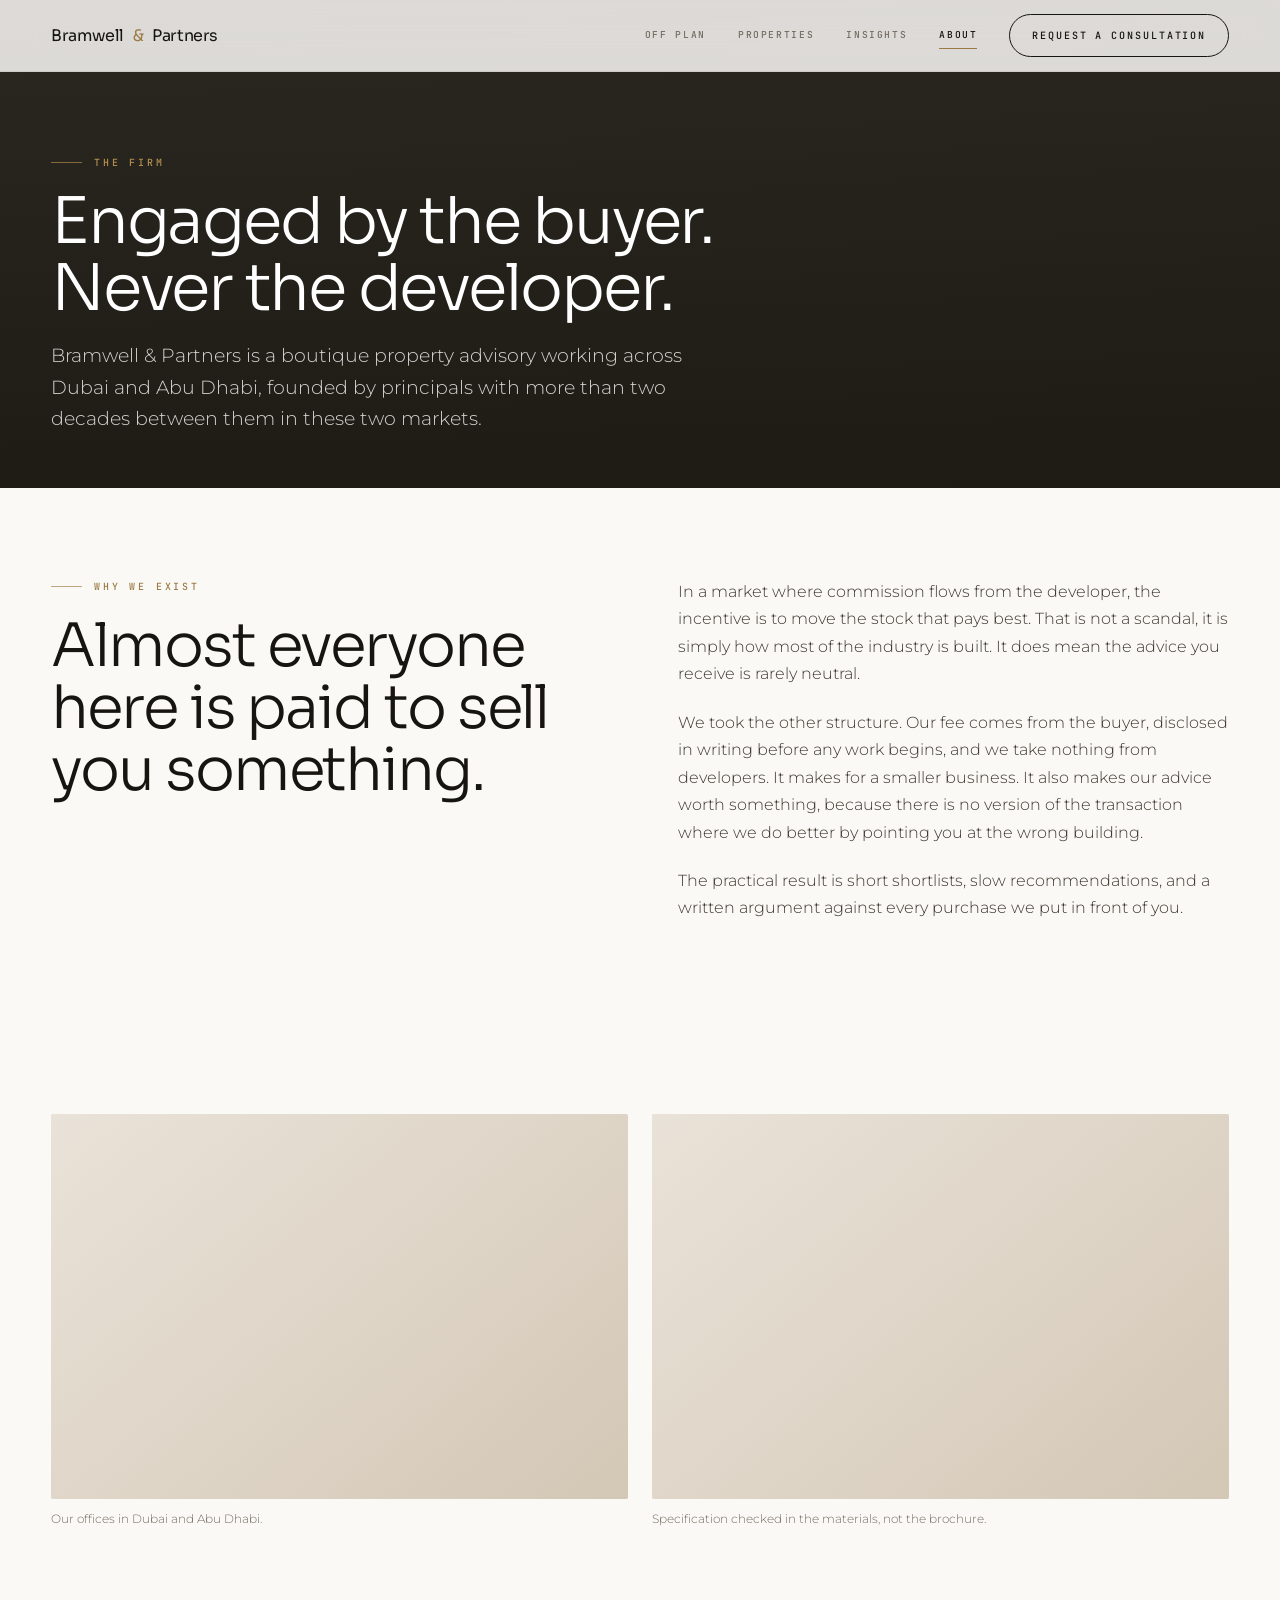
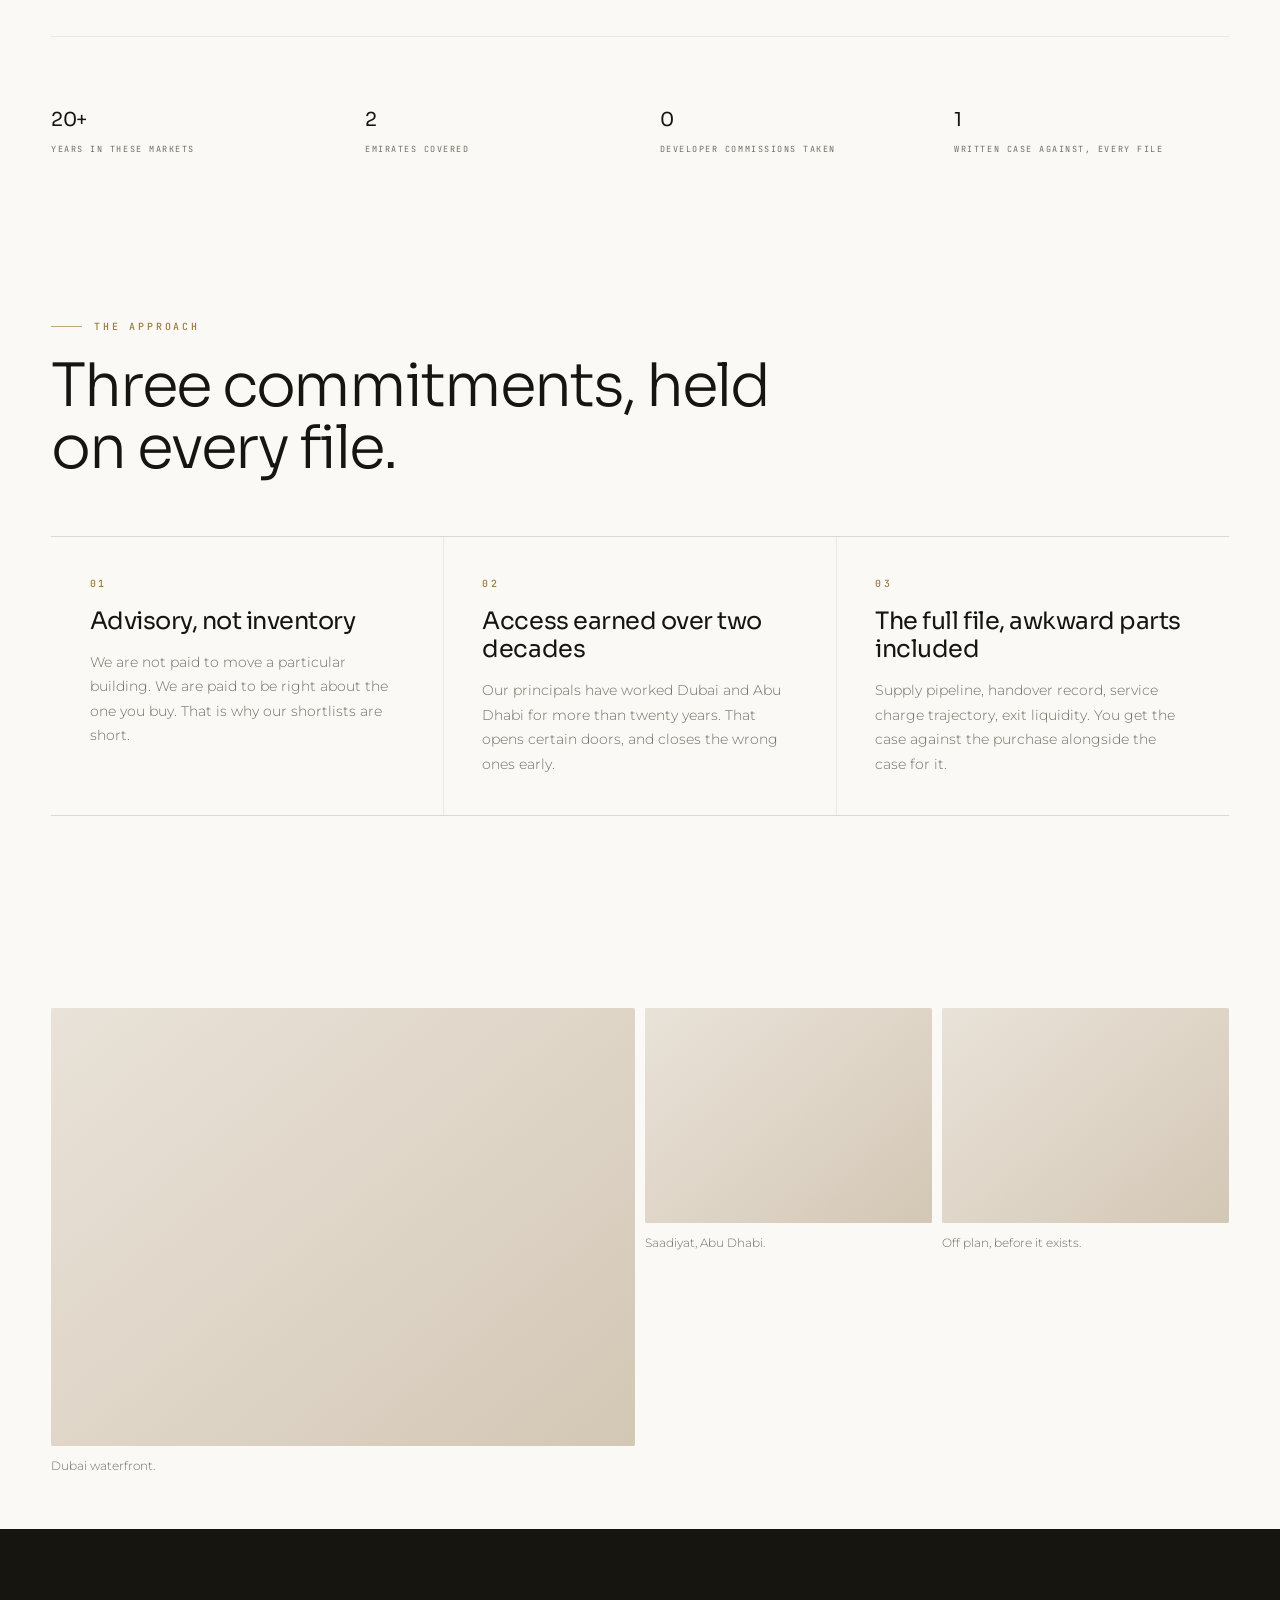
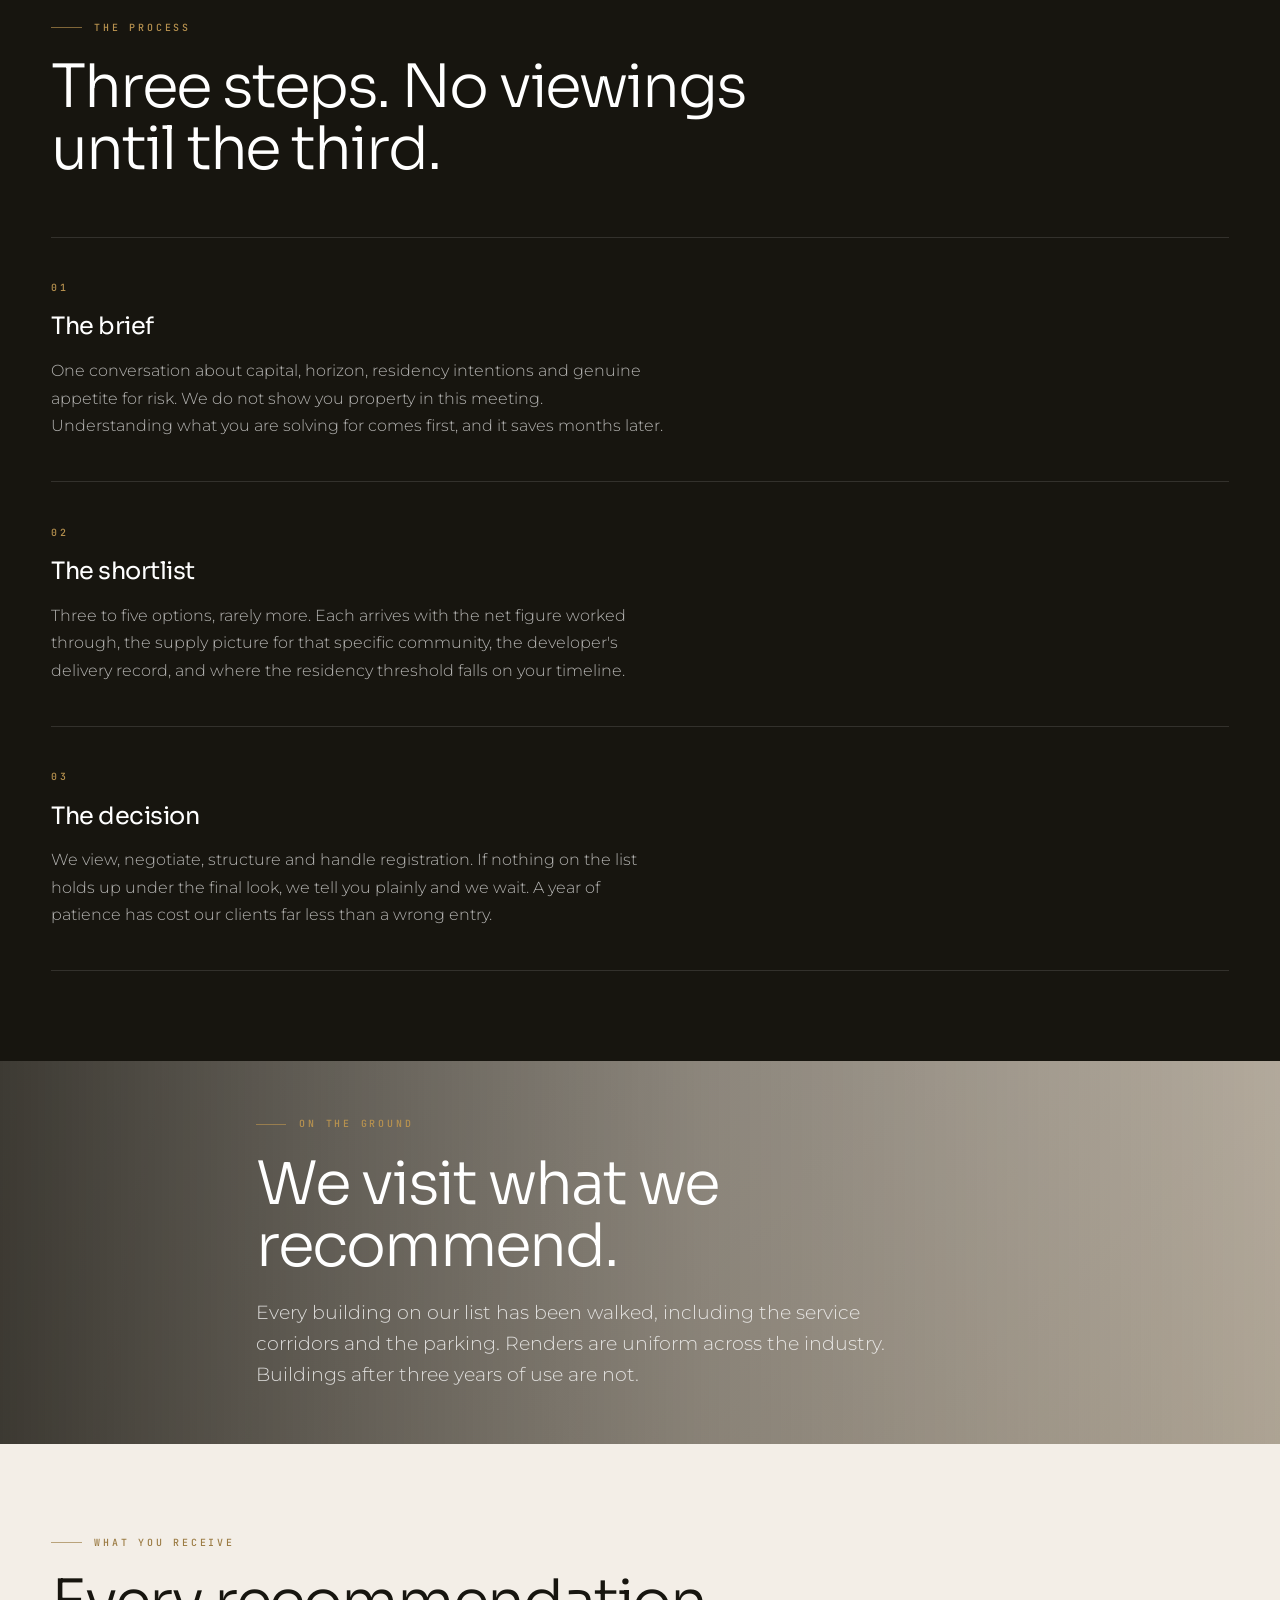
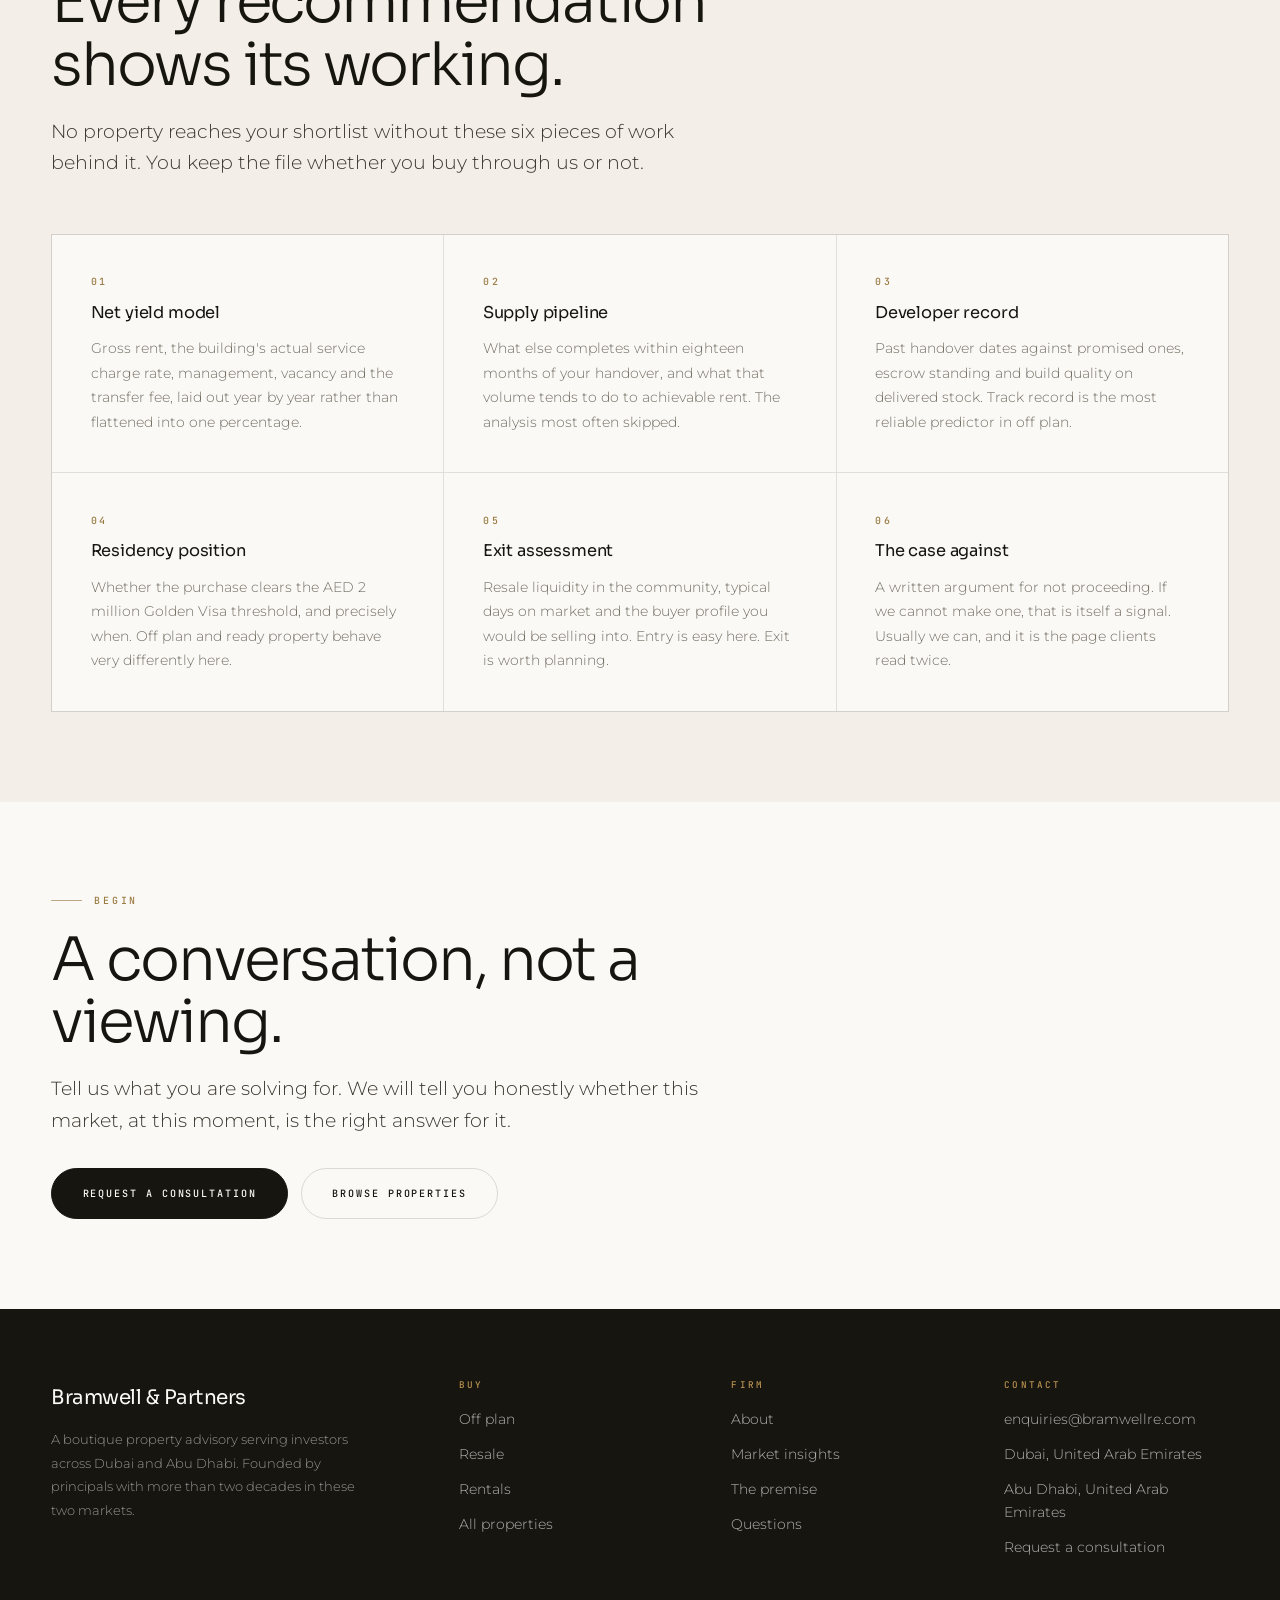
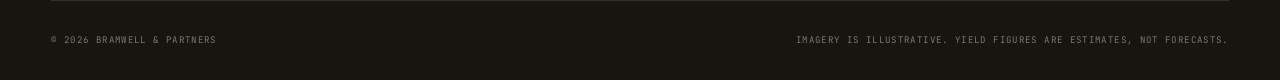
==== commit a4716174: "Add off plan model, market insights, lead backend and page imagery Splits the catalogue into three d" ====
--- a/about.html
+++ b/about.html
@@ -19,13 +19,15 @@
 </head>
 <body>
 
+<div class="progress" id="progress" aria-hidden="true"></div>
+
 <header class="nav solid" id="nav">
   <a class="brand" href="index.html">Bramwell <i>&amp;</i> Partners</a>
   <nav class="nav-links" id="navLinks">
+    <a href="properties.html?deal=Off%20plan">Off Plan</a>
     <a href="properties.html">Properties</a>
+    <a href="insights.html">Insights</a>
     <a href="about.html">About</a>
-    <a href="index.html#premise">The Premise</a>
-    <a href="index.html#questions">Questions</a>
     <a class="btn" href="contact.html">Request a consultation</a>
   </nav>
   <button class="menu-btn" id="menuBtn" aria-label="Menu" aria-expanded="false" aria-controls="navLinks">
@@ -59,6 +61,18 @@
   </div>
 </section>
 
+<!-- ============================== ROOMS ============================== -->
+<section class="pad-s">
+  <div class="wrap">
+    <div class="duo">
+      <figure class="rv" style="margin:0"><div class="ph wipe zoom"><img id="ab1" alt="Advisory office reception" loading="lazy" decoding="async" src=""></div>
+        <figcaption class="figcap">Our offices in Dubai and Abu Dhabi.</figcaption></figure>
+      <figure class="rv d1" style="margin:0"><div class="ph wipe zoom"><img id="ab2" alt="Material samples" loading="lazy" decoding="async" src=""></div>
+        <figcaption class="figcap">Specification checked in the materials, not the brochure.</figcaption></figure>
+    </div>
+  </div>
+</section>
+
 <!-- ============================== NUMBERS ============================== -->
 <section class="pad-s">
   <div class="wrap">
@@ -99,6 +113,17 @@
   </div>
 </section>
 
+<!-- ============================== MOSAIC ============================== -->
+<section class="pad-s">
+  <div class="wrap">
+    <div class="mosaic">
+      <figure class="m-wide rv" style="margin:0"><div class="ph wipe zoom"><img id="ab4" alt="Waterfront community aerial" loading="lazy" decoding="async" src=""></div><figcaption class="figcap">Dubai waterfront.</figcaption></figure>
+      <figure class="rv d1" style="margin:0"><div class="ph wipe zoom"><img id="ab5" alt="Cultural district architecture" loading="lazy" decoding="async" src=""></div><figcaption class="figcap">Saadiyat, Abu Dhabi.</figcaption></figure>
+      <figure class="rv d2" style="margin:0"><div class="ph wipe zoom"><img id="ab6" alt="Architectural scale model" loading="lazy" decoding="async" src=""></div><figcaption class="figcap">Off plan, before it exists.</figcaption></figure>
+    </div>
+  </div>
+</section>
+
 <!-- ============================== PROCESS ============================== -->
 <section class="dark pad">
   <div class="wrap">
@@ -122,6 +147,18 @@
         <h3 style="color:#fff">The decision</h3>
         <p style="color:rgba(255,255,255,.68);max-width:56ch">We view, negotiate, structure and handle registration. If nothing on the list holds up under the final look, we tell you plainly and we wait. A year of patience has cost our clients far less than a wrong entry.</p>
       </article>
+    </div>
+  </div>
+</section>
+
+<!-- ============================== BAND ============================== -->
+<section class="band">
+  <div class="ph" data-parallax="10" aria-hidden="true"><img id="ab3" alt="" loading="lazy" decoding="async" src=""></div>
+  <div class="wrap">
+    <div class="head">
+      <p class="mono eyebrow rv">On the ground</p>
+      <h2 class="rv d1" style="max-width:18ch">We visit what we recommend.</h2>
+      <p class="lede rv d2">Every building on our list has been walked, including the service corridors and the parking. Renders are uniform across the industry. Buildings after three years of use are not.</p>
     </div>
   </div>
 </section>
@@ -167,17 +204,16 @@
         <b>Bramwell &amp; Partners</b>
         <p>A boutique property advisory serving investors across Dubai and Abu Dhabi. Founded by principals with more than two decades in these two markets.</p>
       </div>
-      <div class="f-col"><h4>Properties</h4><ul>
-        <li><a href="properties.html?type=Villa">Villas</a></li>
-        <li><a href="properties.html?type=Apartment">Apartments</a></li>
-        <li><a href="properties.html?type=Townhouse">Townhouses</a></li>
-        <li><a href="properties.html?type=Duplex">Duplexes</a></li>
+      <div class="f-col"><h4>Buy</h4><ul>
+        <li><a href="properties.html?deal=Off%20plan">Off plan</a></li>
+        <li><a href="properties.html?deal=Resale">Resale</a></li>
+        <li><a href="properties.html?deal=Rental">Rentals</a></li>
         <li><a href="properties.html">All properties</a></li>
       </ul></div>
       <div class="f-col"><h4>Firm</h4><ul>
         <li><a href="about.html">About</a></li>
+        <li><a href="insights.html">Market insights</a></li>
         <li><a href="index.html#premise">The premise</a></li>
-        <li><a href="index.html#file">What you receive</a></li>
         <li><a href="index.html#questions">Questions</a></li>
       </ul></div>
       <div class="f-col"><h4>Contact</h4><ul>
@@ -194,11 +230,21 @@
   </div>
 </footer>
 
+<script src="assets/config.js"></script>
 <script src="assets/data.js"></script>
+<script src="assets/posts.js"></script>
 <script>
   (function(){
-    var i = document.getElementById("pheadImg");
-    if(i && window.BRAMWELL_SITE) i.src = window.BRAMWELL_MEDIA + window.BRAMWELL_SITE.livingWide;
+    var S = window.BRAMWELL_SITE, M = window.BRAMWELL_MEDIA;
+    if(!S) return;
+    var map = {
+      pheadImg: S.meetingRoom, ab1: S.reception, ab2: S.materials,
+      ab3: S.construction, ab4: S.aerial, ab5: S.cultural, ab6: S.model
+    };
+    Object.keys(map).forEach(function(id){
+      var el = document.getElementById(id);
+      if(el && map[id]) el.src = M + map[id];
+    });
   })();
 </script>
 <script src="assets/site.js"></script>
--- a/assets/site.css
+++ b/assets/site.css
@@ -446,3 +446,178 @@
   .hero h1 .w > span{transform:none}
   .ph img{opacity:1}
 }
+
+/* ================================================================
+   ADDITIONS: deal types, payment plans, insights, richer motion
+   ================================================================ */
+
+/* ---------- scroll progress rule ---------- */
+.progress{
+  position:fixed;top:0;left:0;right:0;height:2px;z-index:300;
+  background:var(--brass);transform:scaleX(0);transform-origin:left;
+  will-change:transform;pointer-events:none;
+}
+
+/* ---------- deal tags ---------- */
+.card-p .tag,.tag{
+  position:absolute;top:.85rem;left:.85rem;z-index:2;
+  background:rgba(251,249,246,.94);color:var(--ink);
+  padding:.42rem .78rem;border-radius:100px;
+  font-family:var(--mono);font-size:.52rem;font-weight:500;letter-spacing:.16em;text-transform:uppercase;
+  backdrop-filter:blur(6px);-webkit-backdrop-filter:blur(6px);
+}
+.tag.off{background:var(--brass);color:#fff}
+.tag.rent{background:var(--ink);color:var(--paper)}
+.tag.inline{position:static;display:inline-block;margin-top:1rem;backdrop-filter:none}
+.card-p .price .per{font-size:.7em;color:var(--muted);letter-spacing:0}
+
+/* ---------- image grids that give the pages their pictures ---------- */
+.mosaic{display:grid;gap:.6rem;margin-top:clamp(2rem,4vw,3rem)}
+@media(min-width:760px){
+  .mosaic{grid-template-columns:repeat(4,1fr);grid-auto-rows:minmax(0,1fr)}
+  .mosaic .m-wide{grid-column:span 2}
+  .mosaic .m-tall{grid-row:span 2}
+}
+.mosaic .ph{aspect-ratio:4/3;border-radius:2px}
+.mosaic .m-tall{aspect-ratio:auto}
+@media(min-width:760px){.mosaic .m-tall .ph,.mosaic .m-tall{aspect-ratio:auto;height:100%}}
+
+.duo{display:grid;gap:clamp(1rem,2vw,1.5rem);margin-top:clamp(2rem,4vw,3rem)}
+@media(min-width:720px){.duo{grid-template-columns:1fr 1fr}}
+.duo .ph{aspect-ratio:3/2;border-radius:2px}
+
+.band{position:relative;overflow:hidden;min-height:clamp(300px,42vh,460px);display:flex;align-items:center}
+.band .ph{position:absolute;inset:0}
+.band .ph img{height:100%}
+.band::after{content:"";position:absolute;inset:0;background:linear-gradient(90deg,rgba(23,21,15,.82),rgba(23,21,15,.42) 55%,rgba(23,21,15,.2))}
+.band .wrap{position:relative;z-index:2;color:#fff;padding-block:clamp(2.5rem,6vh,4rem)}
+.band h2,.band h3{color:#fff}
+.band p{color:rgba(255,255,255,.78)}
+.band .eyebrow{color:var(--brass-hi)}
+
+.figcap{margin-top:.7rem;font-size:.76rem;color:var(--muted);line-height:1.5}
+
+/* ---------- property detail additions ---------- */
+.back{display:inline-block;margin-bottom:1.5rem;color:var(--brass);transition:opacity .3s}
+.back:hover{opacity:.65}
+.back.light{color:var(--brass-hi)}
+.pd-title{font-size:clamp(1.9rem,1.2rem + 2.6vw,3.4rem);max-width:16ch;margin-top:1rem}
+.pd-h{margin-top:2.5rem}
+.pd-note{color:var(--ink-2);margin-top:.9rem;max-width:60ch}
+.pd-prose h2{font-size:clamp(1.5rem,1.1rem + 1.4vw,2.2rem);max-width:18ch}
+.aside .row b .hi,.aside .row .hi{color:var(--brass)}
+.aside-note{font-size:.74rem;color:var(--muted);line-height:1.6}
+.btn.full{width:100%}
+
+.amen{display:flex;flex-wrap:wrap;gap:.5rem;margin-top:1.1rem}
+.amen span{
+  border:1px solid var(--line);border-radius:100px;padding:.5rem .95rem;
+  font-size:.79rem;color:var(--ink-2);
+}
+
+/* payment plan, the number an off plan buyer actually reads */
+.plan{margin-top:1.6rem;padding-top:1.5rem;border-top:1px solid var(--line)}
+.plan h4{margin-bottom:1rem}
+.plan-bar{display:flex;height:8px;border-radius:100px;overflow:hidden;background:var(--paper-3)}
+.plan-bar span{position:relative}
+.plan-bar b{display:none}
+.plan-bar .s0{background:var(--brass)}
+.plan-bar .s1{background:#C6A97A}
+.plan-bar .s2{background:var(--ink)}
+.plan-bar .s3{background:#6E675A}
+.plan-list{list-style:none;margin:1.1rem 0 0;padding:0;display:grid;gap:.6rem}
+.plan-list li{display:flex;align-items:center;gap:.65rem;font-size:.84rem}
+.plan-list i{width:9px;height:9px;border-radius:50%;flex:none}
+.plan-list i.s0{background:var(--brass)}
+.plan-list i.s1{background:#C6A97A}
+.plan-list i.s2{background:var(--ink)}
+.plan-list i.s3{background:#6E675A}
+.plan-list span{flex:1;color:var(--muted)}
+.plan-list b{font-weight:500}
+.plan-note{margin-top:1rem;font-size:.79rem;color:var(--muted);line-height:1.6}
+.plan-note strong{color:var(--ink);font-weight:500}
+
+/* ---------- insights cards ---------- */
+.grid-b{display:grid;gap:clamp(1.5rem,2.6vw,2.4rem)}
+@media(min-width:700px){.grid-b{grid-template-columns:repeat(2,1fr)}}
+@media(min-width:1100px){.grid-b{grid-template-columns:repeat(3,1fr)}}
+.card-b{display:block}
+.card-b .ph{aspect-ratio:16/10;border-radius:2px}
+.card-b-body{padding-top:1.05rem;display:grid;gap:.55rem}
+.card-b .loc{font-family:var(--mono);font-size:.55rem;font-weight:500;letter-spacing:.18em;text-transform:uppercase;color:var(--brass)}
+.card-b h3{font-size:clamp(1.05rem,.95rem + .5vw,1.3rem);transition:color .35s}
+.card-b:hover h3{color:var(--brass)}
+.card-b p{color:var(--muted);font-size:.86rem;line-height:1.65}
+.card-b .date{color:var(--muted-2);font-size:.55rem;letter-spacing:.16em;margin-top:.2rem}
+.card-b.feat{grid-column:1 / -1}
+@media(min-width:900px){
+  .card-b.feat{display:grid;grid-template-columns:1.25fr 1fr;gap:clamp(1.5rem,3vw,2.75rem);align-items:center}
+  .card-b.feat .ph{aspect-ratio:16/9}
+  .card-b.feat .card-b-body{padding-top:0}
+  .card-b.feat h3{font-size:clamp(1.5rem,1.1rem + 1.5vw,2.4rem);letter-spacing:-.03em;line-height:1.1}
+  .card-b.feat p{font-size:.98rem}
+}
+
+/* ---------- article ---------- */
+.art-head{position:relative;min-height:clamp(340px,54vh,560px);display:flex;align-items:flex-end;overflow:hidden;background:var(--deep)}
+.art-head .ph{position:absolute;inset:0}
+.art-head .ph img{height:100%}
+.art-head::after{content:"";position:absolute;inset:0;background:linear-gradient(180deg,rgba(23,21,15,.62) 0%,rgba(23,21,15,.25) 38%,rgba(23,21,15,.86) 100%)}
+.art-head-in{position:relative;z-index:2;width:100%;color:#fff;padding-block:calc(var(--nav-h) + 2rem) clamp(2.5rem,6vh,4rem)}
+.art-head h1{font-size:clamp(1.9rem,1.2rem + 2.9vw,3.8rem);max-width:20ch;margin-top:1rem}
+.art-head .eyebrow{color:var(--brass-hi)}
+.art-meta{color:rgba(255,255,255,.62);margin-top:1.2rem}
+
+.prose{max-width:min(46rem,100%);margin-inline:auto;display:grid;gap:1.4rem}
+.prose .stand{font-size:clamp(1.05rem,.98rem + .5vw,1.32rem);line-height:1.6;color:var(--ink);font-weight:300;padding-bottom:.6rem;border-bottom:1px solid var(--line-2)}
+.prose h2{font-size:clamp(1.35rem,1.1rem + 1.1vw,1.95rem);margin-top:1.6rem;max-width:22ch}
+.prose p{color:var(--ink-2);font-size:1rem;line-height:1.85}
+.prose blockquote{
+  margin:1.4rem 0;padding:1.4rem 0 1.4rem 1.6rem;border-left:2px solid var(--brass);
+  font-family:var(--display);font-weight:300;letter-spacing:-.02em;line-height:1.35;
+  font-size:clamp(1.15rem,1rem + .9vw,1.6rem);color:var(--ink);
+}
+.prose blockquote cite{display:block;margin-top:.9rem;font-family:var(--mono);font-size:.6rem;letter-spacing:.2em;text-transform:uppercase;color:var(--muted);font-style:normal}
+.prose .hl{margin:.4rem 0}
+.prose figure{margin:1.6rem 0}
+.prose figure .ph{aspect-ratio:16/9;border-radius:2px}
+.prose figcaption{margin-top:.7rem;font-size:.78rem;color:var(--muted)}
+.statrow{display:grid;grid-template-columns:repeat(3,1fr);gap:1px;background:var(--line-2);border:1px solid var(--line-2);margin:1.5rem 0}
+.statrow div{background:var(--paper);padding:1.2rem 1.1rem;text-align:center}
+.statrow b{display:block;font-family:var(--display);font-weight:300;font-size:clamp(1.3rem,1rem + 1.3vw,2rem);letter-spacing:-.03em;color:var(--brass)}
+.statrow small{display:block;margin-top:.5rem;font-family:var(--mono);font-size:.52rem;letter-spacing:.16em;text-transform:uppercase;color:var(--muted)}
+@media(max-width:560px){.statrow{grid-template-columns:1fr}}
+
+/* ---------- forms: errors and captcha ---------- */
+.field input.bad,.field select.bad,.field textarea.bad{border-bottom-color:#B4534A}
+.form-error{
+  border-left:2px solid #B4534A;padding:.75rem 0 .75rem 1rem;
+  font-size:.85rem;color:#8E3F37;background:rgba(180,83,74,.06);
+}
+.dark .form-error{color:#E8A79E;background:rgba(180,83,74,.12)}
+.g-recaptcha{margin-top:.3rem}
+.hp{position:absolute;left:-9999px;width:1px;height:1px;overflow:hidden}
+
+/* ---------- richer motion ---------- */
+/* images wipe in rather than simply fading, which reads as more considered */
+.ph.wipe img{clip-path:inset(0 0 100% 0);transition:clip-path 1.1s var(--ease),opacity .8s var(--ease-soft),transform 1.4s var(--ease)}
+.ph.wipe img.ready{clip-path:inset(0 0 0 0)}
+.rv.in .ph.wipe img.ready{clip-path:inset(0 0 0 0)}
+
+/* headings that lift line by line */
+.lines span{display:block;overflow:hidden}
+.lines span > i{display:block;font-style:normal;transform:translateY(105%);transition:transform 1s var(--ease)}
+.rv.in .lines span > i,.hero.in .lines span > i{transform:none}
+.lines span:nth-child(2) > i{transition-delay:.09s}
+.lines span:nth-child(3) > i{transition-delay:.18s}
+
+.card-p,.card-b{transition:transform .55s var(--ease)}
+.card-p:hover,.card-b:hover{transform:translateY(-4px)}
+
+@media(prefers-reduced-motion:reduce){
+  .progress{display:none}
+  .ph.wipe img{clip-path:none!important}
+  .lines span > i{transform:none!important}
+  .card-p:hover,.card-b:hover{transform:none}
+  [data-parallax] img{transform:none!important}
+}
